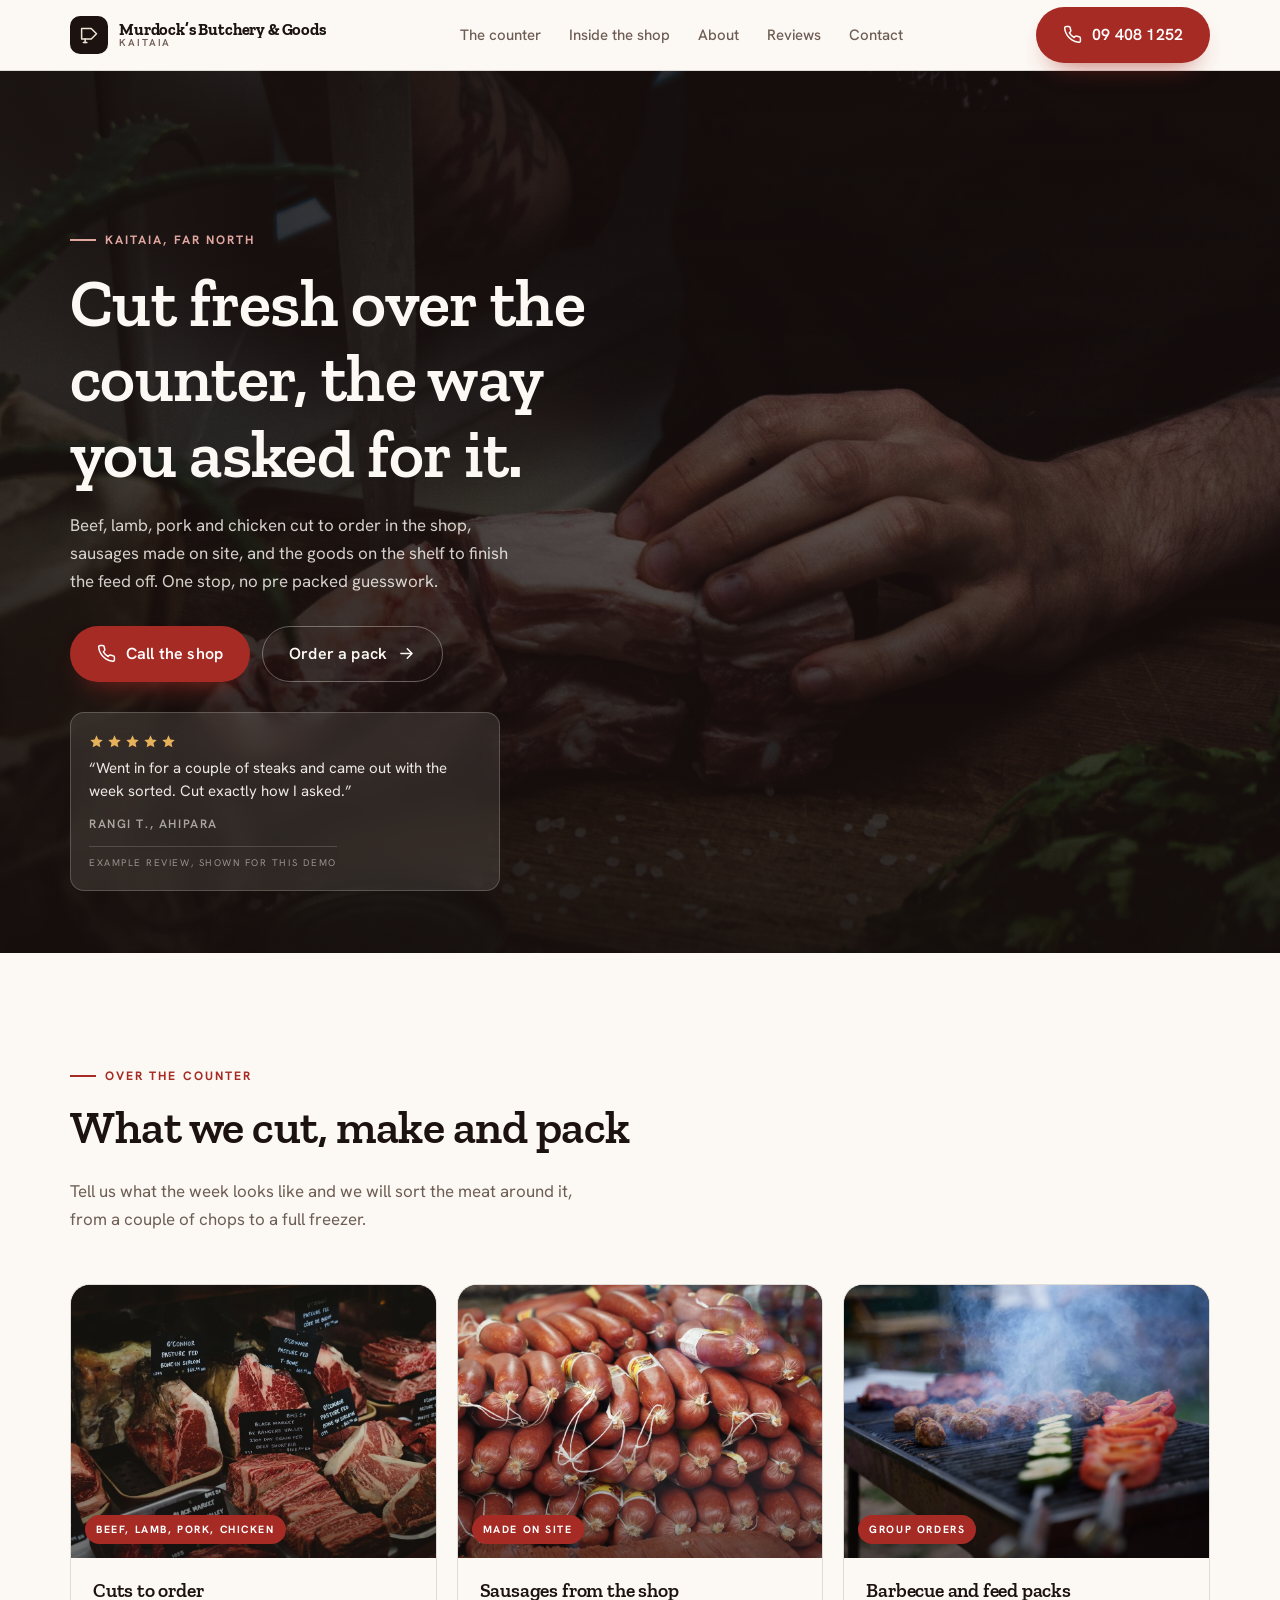
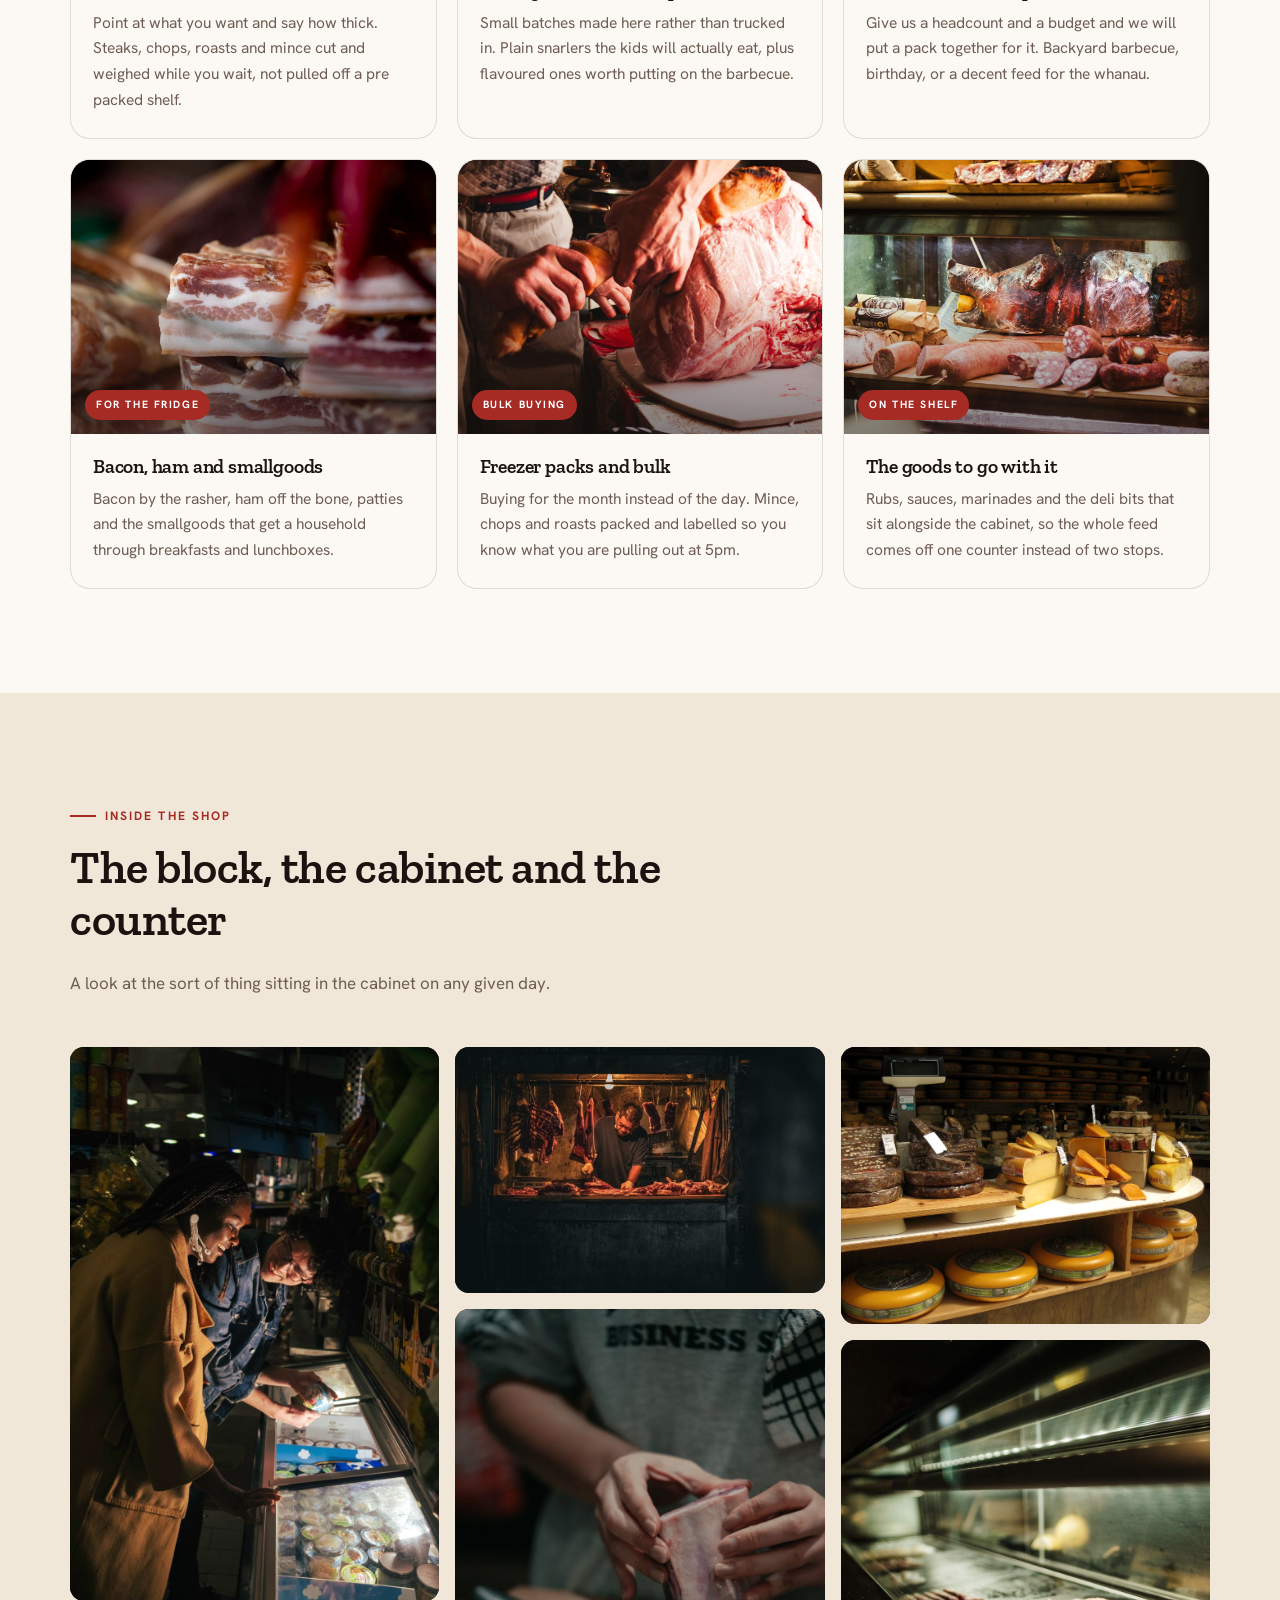
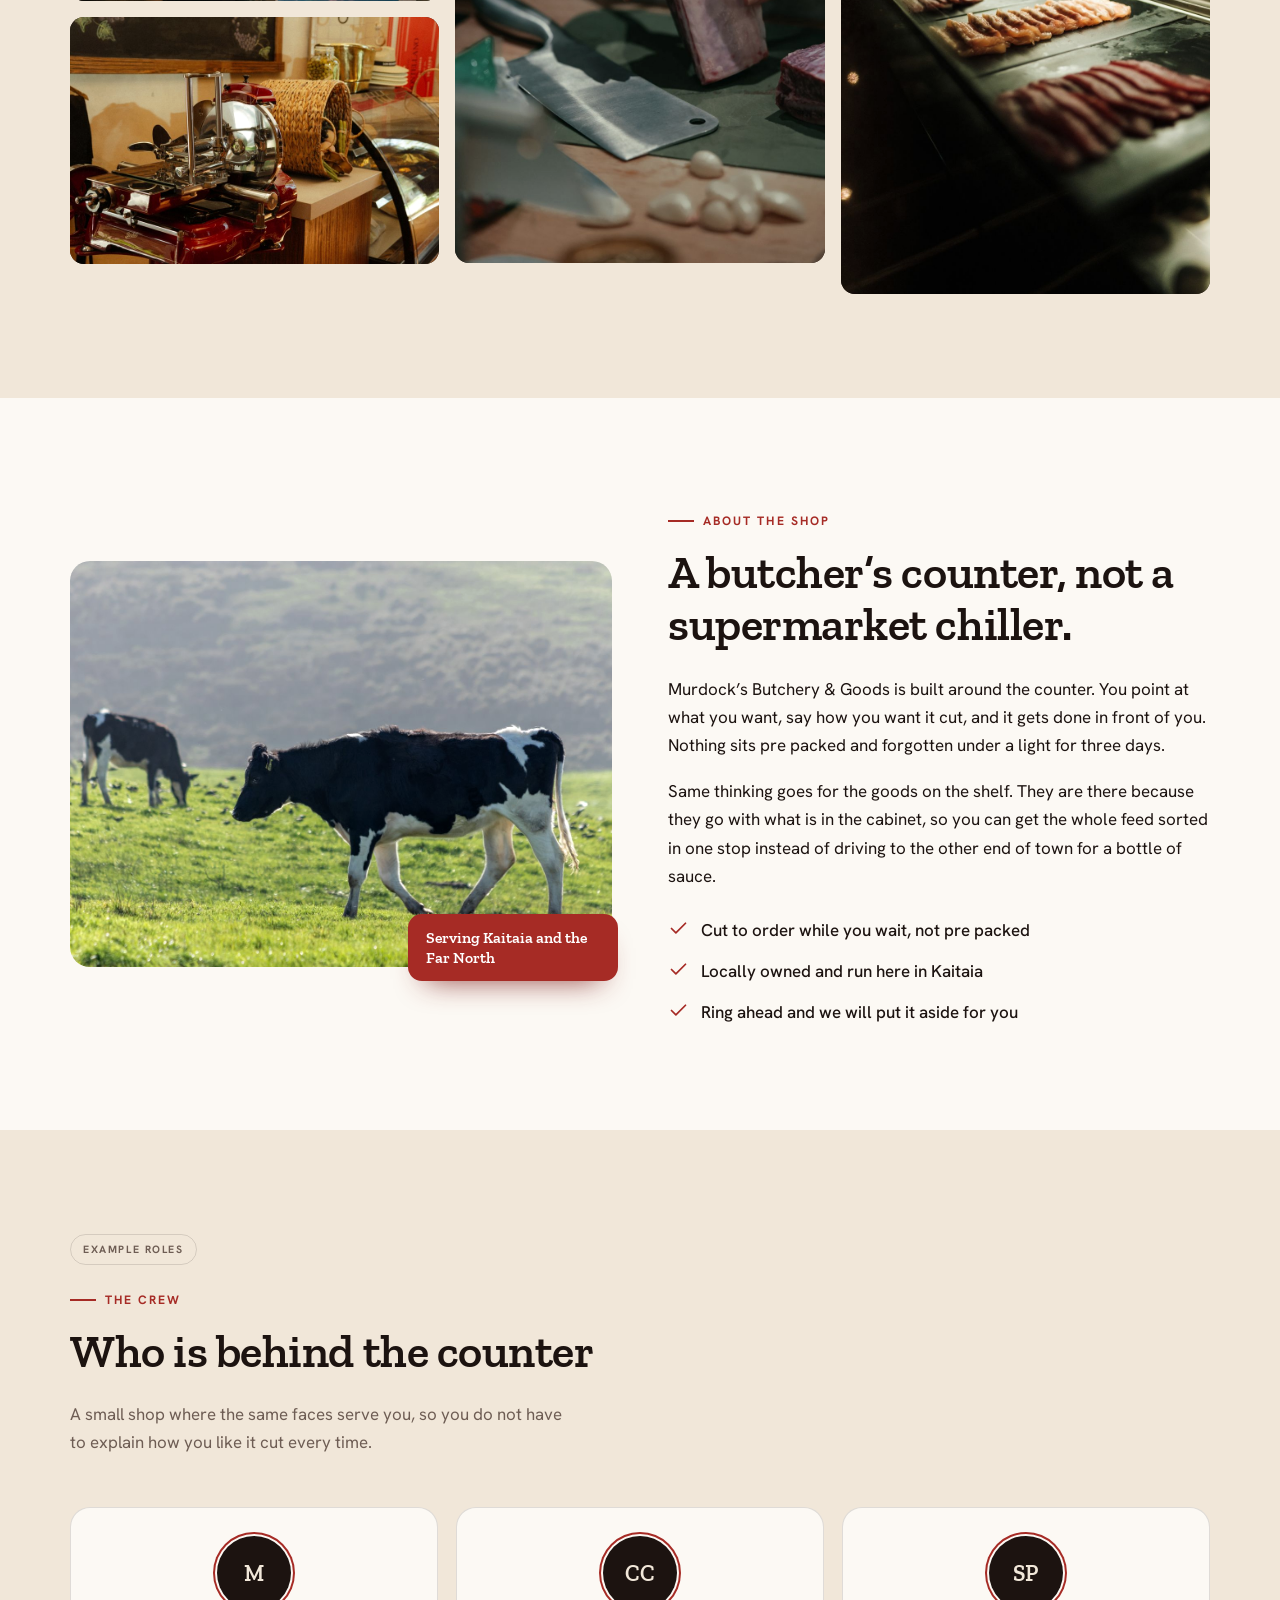
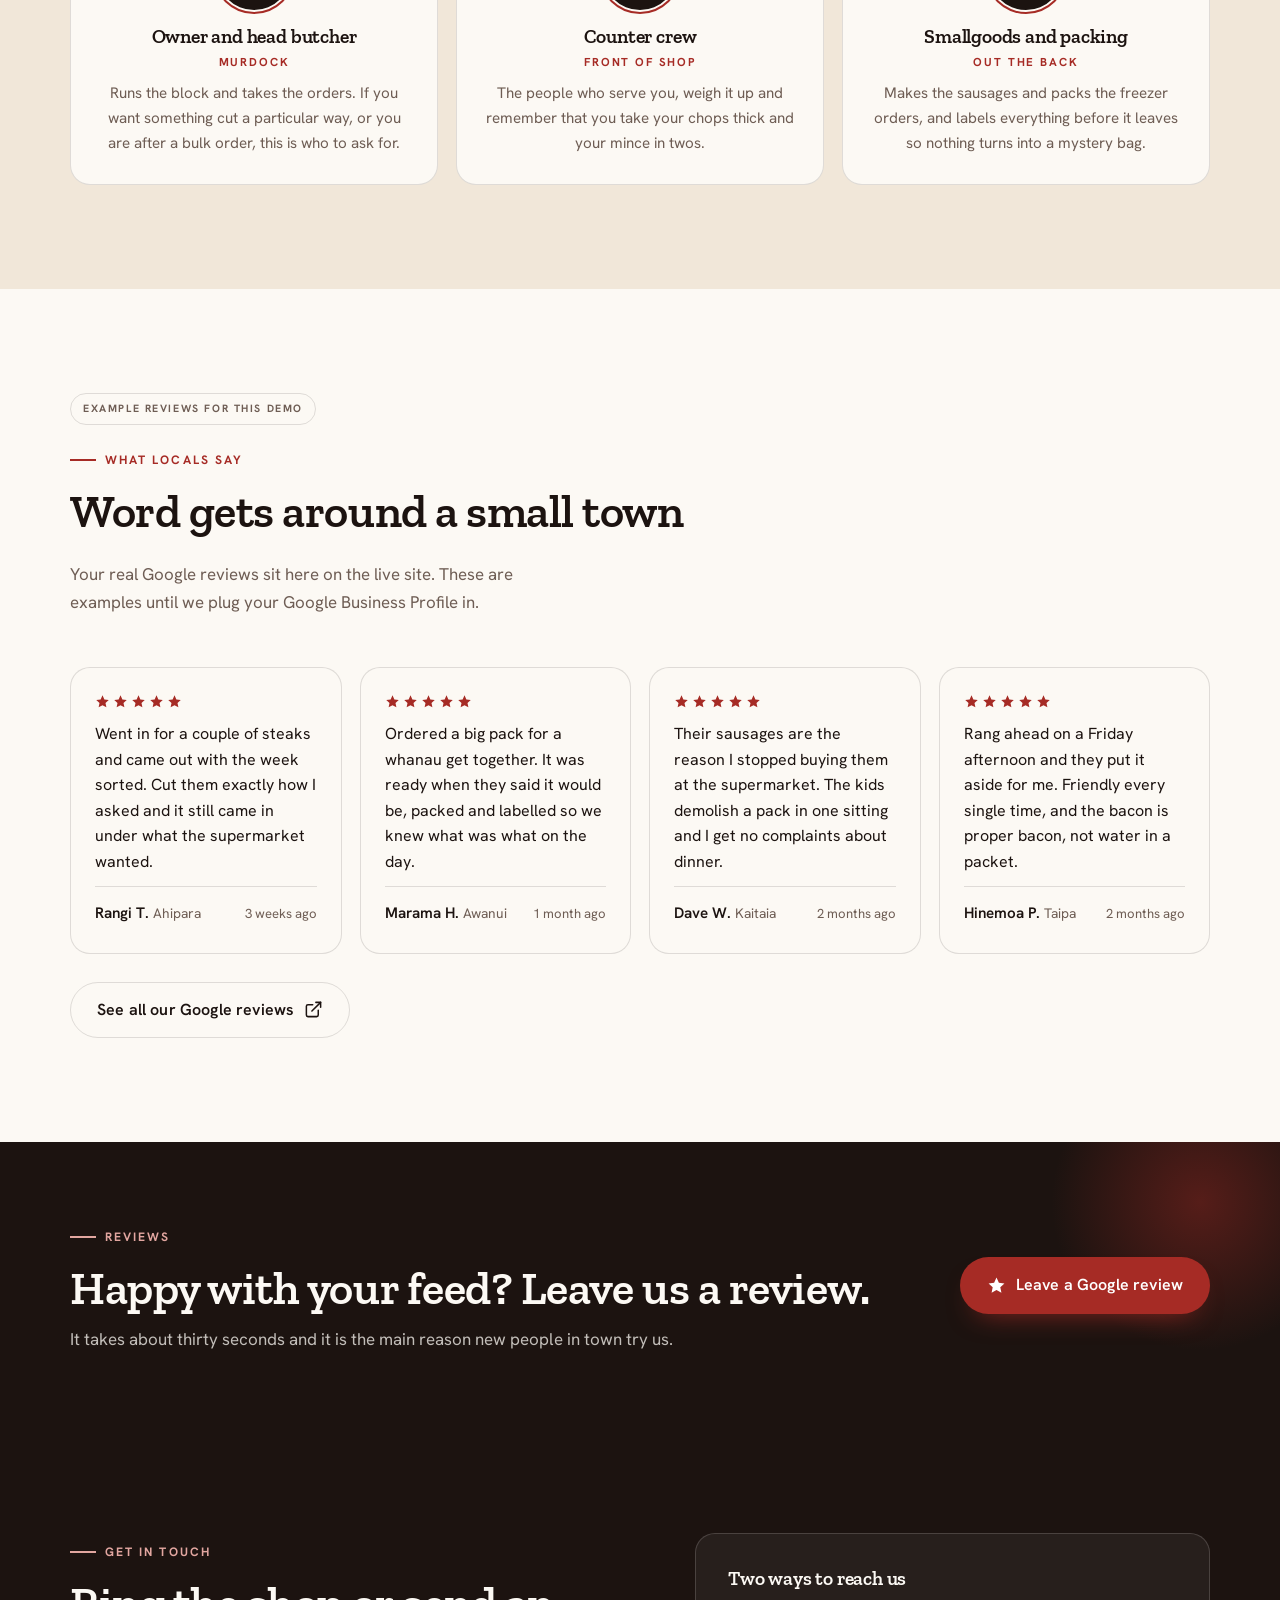
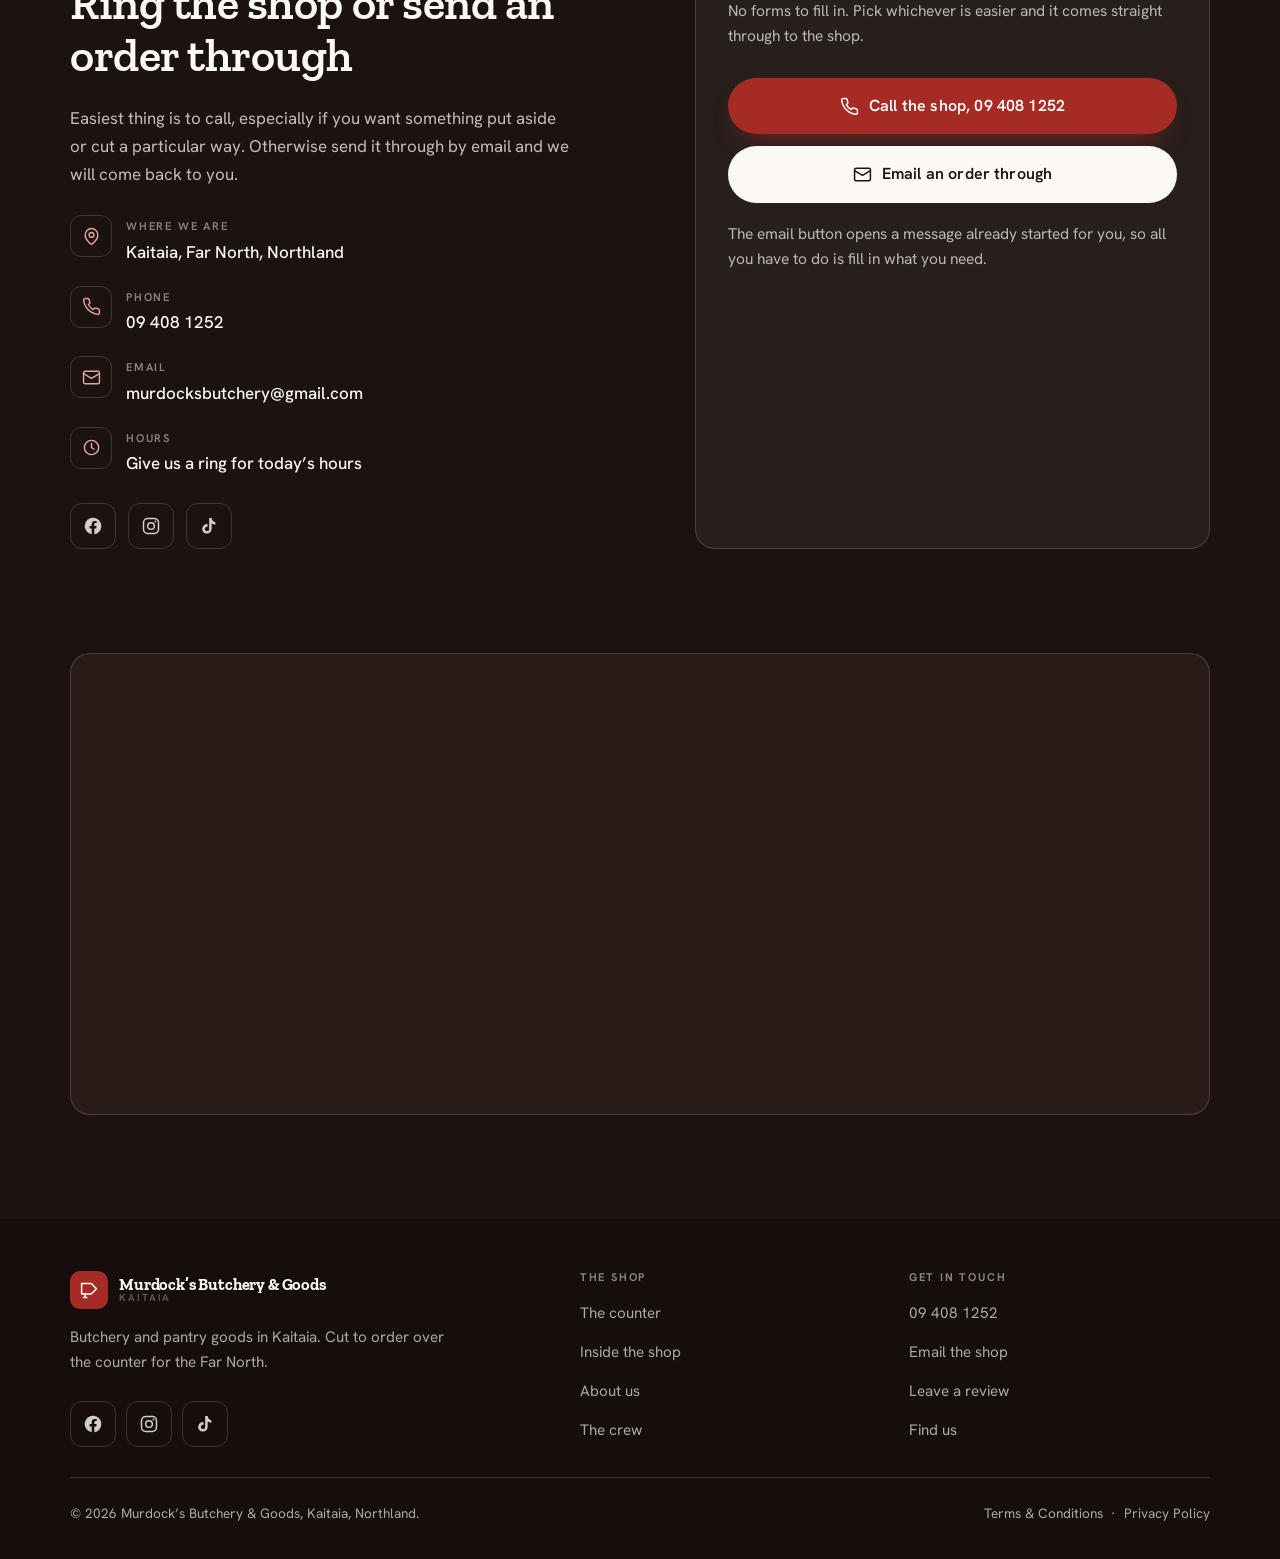
==== index.html @ 1039c91f "Initial build: Murdock's Butchery & Goods" ====
<!DOCTYPE html>
<html lang="en-NZ">
<head>
<meta charset="utf-8">
<meta name="viewport" content="width=device-width, initial-scale=1">
<title>Murdock&rsquo;s Butchery &amp; Goods | Butchery, Kaitaia</title>
<meta name="description" content="Murdock&rsquo;s Butchery &amp; Goods is a Kaitaia butchery cutting beef, lamb, pork and chicken to order over the counter, with sausages made in the shop, barbecue and freezer packs, and the pantry goods to go with them.">
<meta name="theme-color" content="#1C1310">
<link rel="icon" href="favicon.svg" type="image/svg+xml">
<meta property="og:type" content="website">
<meta property="og:title" content="Murdock&rsquo;s Butchery &amp; Goods | Butchery, Kaitaia">
<meta property="og:description" content="Cut fresh over the counter in Kaitaia. Beef, lamb, pork and chicken, sausages made in the shop, barbecue and freezer packs.">
<meta property="og:image" content="og.jpg">
<meta name="twitter:card" content="summary_large_image">
<link rel="preconnect" href="https://fonts.googleapis.com">
<link rel="preconnect" href="https://fonts.gstatic.com" crossorigin>
<link href="https://fonts.googleapis.com/css2?family=Zilla+Slab:wght@500;600;700&family=Hanken+Grotesk:wght@400;500;600;700&display=swap" rel="stylesheet">
<link rel="stylesheet" href="style.css">
</head>
<body>

<!-- Opening animation -->
<div id="intro">
  <div class="intro-mark">
    <svg viewBox="0 0 24 24" fill="none" stroke="currentColor" stroke-width="1.6" stroke-linecap="round" stroke-linejoin="round" aria-hidden="true"><path d="M3 4h11l6 6-6 6H3z"/><path d="M7 20v-4"/><path d="M5 20h4"/></svg>
    <div class="intro-name">Murdock&rsquo;s Butchery &amp; Goods</div>
    <div class="intro-sub">Kaitaia</div>
  </div>
</div>

<!-- Nav -->
<header class="nav">
  <div class="wrap nav-inner">
    <a class="brand" href="index.html">
      <span class="brand-mark">
        <svg viewBox="0 0 24 24" fill="none" stroke="currentColor" stroke-width="1.7" stroke-linecap="round" stroke-linejoin="round" aria-hidden="true"><path d="M3 4h11l6 6-6 6H3z"/><path d="M7 20v-4"/><path d="M5 20h4"/></svg>
      </span>
      <span class="brand-text">
        <span class="brand-name">Murdock&rsquo;s Butchery &amp; Goods</span>
        <span class="brand-sub">Kaitaia</span>
      </span>
    </a>

    <nav class="nav-links" aria-label="Main">
      <a href="#services">The counter</a>
      <a href="#shop">Inside the shop</a>
      <a href="#about">About</a>
      <a href="#reviews">Reviews</a>
      <a href="#contact">Contact</a>
    </nav>

    <div class="nav-actions">
      <a class="btn btn-primary nav-call" href="tel:+6494081252">
        <svg viewBox="0 0 24 24" fill="none" stroke="currentColor" stroke-width="1.9" stroke-linecap="round" stroke-linejoin="round" aria-hidden="true"><path d="M22 16.9v3a2 2 0 0 1-2.2 2 19.8 19.8 0 0 1-8.6-3.1 19.5 19.5 0 0 1-6-6A19.8 19.8 0 0 1 2.1 4.2 2 2 0 0 1 4.1 2h3a2 2 0 0 1 2 1.7c.1 1 .4 1.9.7 2.8a2 2 0 0 1-.5 2.1L8.1 9.8a16 16 0 0 0 6 6l1.2-1.2a2 2 0 0 1 2.1-.5c.9.3 1.8.6 2.8.7a2 2 0 0 1 1.8 2.1z"/></svg>
        09 408 1252
      </a>
      <a class="icon-btn solid nav-call-mobile" href="tel:+6494081252" aria-label="Call Murdock&rsquo;s Butchery and Goods">
        <svg viewBox="0 0 24 24" fill="none" stroke="currentColor" stroke-width="1.9" stroke-linecap="round" stroke-linejoin="round" aria-hidden="true"><path d="M22 16.9v3a2 2 0 0 1-2.2 2 19.8 19.8 0 0 1-8.6-3.1 19.5 19.5 0 0 1-6-6A19.8 19.8 0 0 1 2.1 4.2 2 2 0 0 1 4.1 2h3a2 2 0 0 1 2 1.7c.1 1 .4 1.9.7 2.8a2 2 0 0 1-.5 2.1L8.1 9.8a16 16 0 0 0 6 6l1.2-1.2a2 2 0 0 1 2.1-.5c.9.3 1.8.6 2.8.7a2 2 0 0 1 1.8 2.1z"/></svg>
      </a>
      <button class="icon-btn nav-burger" id="burger" aria-label="Open menu" aria-expanded="false" aria-controls="mobileMenu">
        <svg viewBox="0 0 24 24" fill="none" stroke="currentColor" stroke-width="1.9" stroke-linecap="round" aria-hidden="true"><path d="M4 7h16M4 12h16M4 17h16"/></svg>
      </button>
    </div>
  </div>

  <div class="mobile-menu" id="mobileMenu">
    <div class="wrap">
      <a href="#services">The counter</a>
      <a href="#shop">Inside the shop</a>
      <a href="#about">About</a>
      <a href="#crew">The crew</a>
      <a href="#reviews">Reviews</a>
      <a href="#contact">Contact</a>
      <a class="btn btn-primary btn-block" href="tel:+6494081252">
        <svg viewBox="0 0 24 24" fill="none" stroke="currentColor" stroke-width="1.9" stroke-linecap="round" stroke-linejoin="round" aria-hidden="true"><path d="M22 16.9v3a2 2 0 0 1-2.2 2 19.8 19.8 0 0 1-8.6-3.1 19.5 19.5 0 0 1-6-6A19.8 19.8 0 0 1 2.1 4.2 2 2 0 0 1 4.1 2h3a2 2 0 0 1 2 1.7c.1 1 .4 1.9.7 2.8a2 2 0 0 1-.5 2.1L8.1 9.8a16 16 0 0 0 6 6l1.2-1.2a2 2 0 0 1 2.1-.5c.9.3 1.8.6 2.8.7a2 2 0 0 1 1.8 2.1z"/></svg>
        Call the shop
      </a>
    </div>
  </div>
</header>

<!-- Hero -->
<section class="hero on-dark" id="top">
  <div class="hero-slides" id="heroSlides" aria-hidden="true">
    <div class="hero-slide active"><img src="img/hero-1.jpg" alt="A butcher trimming short ribs on a wooden block" width="1900" height="2270" fetchpriority="high"></div>
    <div class="hero-slide"><img src="img/hero-2.jpg" alt="Sausages cooking over an open charcoal fire" width="1900" height="1267" loading="lazy"></div>
    <div class="hero-slide"><img src="img/hero-3.jpg" alt="A thick cut of beef seasoned with rock salt on a board" width="1900" height="1267" loading="lazy"></div>
  </div>
  <div class="hero-scrim"></div>

  <div class="wrap hero-inner">
    <div class="eyebrow hero-anim h1">Kaitaia, Far North</div>
    <h1 class="hero-anim h2">Cut fresh over the counter, the way you asked for it.</h1>
    <p class="hero-sub hero-anim h3">Beef, lamb, pork and chicken cut to order in the shop, sausages made on site, and the goods on the shelf to finish the feed off. One stop, no pre packed guesswork.</p>
    <div class="hero-cta hero-anim h4">
      <a class="btn btn-primary" href="tel:+6494081252">
        <svg viewBox="0 0 24 24" fill="none" stroke="currentColor" stroke-width="1.9" stroke-linecap="round" stroke-linejoin="round" aria-hidden="true"><path d="M22 16.9v3a2 2 0 0 1-2.2 2 19.8 19.8 0 0 1-8.6-3.1 19.5 19.5 0 0 1-6-6A19.8 19.8 0 0 1 2.1 4.2 2 2 0 0 1 4.1 2h3a2 2 0 0 1 2 1.7c.1 1 .4 1.9.7 2.8a2 2 0 0 1-.5 2.1L8.1 9.8a16 16 0 0 0 6 6l1.2-1.2a2 2 0 0 1 2.1-.5c.9.3 1.8.6 2.8.7a2 2 0 0 1 1.8 2.1z"/></svg>
        Call the shop
      </a>
      <a class="btn btn-ghost" href="#contact">
        Order a pack
        <svg viewBox="0 0 24 24" fill="none" stroke="currentColor" stroke-width="1.9" stroke-linecap="round" stroke-linejoin="round" aria-hidden="true"><path d="M5 12h14M13 6l6 6-6 6"/></svg>
      </a>
    </div>

    <div class="hero-quote hero-anim h5">
      <span class="stars" aria-hidden="true">
        <svg viewBox="0 0 24 24" fill="currentColor"><path d="m12 2 3 6.6 7 .8-5.2 4.8 1.4 7L12 17.8 5.8 21.2l1.4-7L2 9.4l7-.8z"/></svg>
        <svg viewBox="0 0 24 24" fill="currentColor"><path d="m12 2 3 6.6 7 .8-5.2 4.8 1.4 7L12 17.8 5.8 21.2l1.4-7L2 9.4l7-.8z"/></svg>
        <svg viewBox="0 0 24 24" fill="currentColor"><path d="m12 2 3 6.6 7 .8-5.2 4.8 1.4 7L12 17.8 5.8 21.2l1.4-7L2 9.4l7-.8z"/></svg>
        <svg viewBox="0 0 24 24" fill="currentColor"><path d="m12 2 3 6.6 7 .8-5.2 4.8 1.4 7L12 17.8 5.8 21.2l1.4-7L2 9.4l7-.8z"/></svg>
        <svg viewBox="0 0 24 24" fill="currentColor"><path d="m12 2 3 6.6 7 .8-5.2 4.8 1.4 7L12 17.8 5.8 21.2l1.4-7L2 9.4l7-.8z"/></svg>
      </span>
      <div class="hero-quote-body" id="heroQuotes"></div>
      <span class="hq-tag">Example review, shown for this demo</span>
    </div>
  </div>
</section>

<!-- Services -->
<section id="services">
  <div class="wrap">
    <div class="section-head reveal">
      <div class="eyebrow">Over the counter</div>
      <h2>What we cut, make and pack</h2>
      <p class="lede">Tell us what the week looks like and we will sort the meat around it, from a couple of chops to a full freezer.</p>
    </div>

    <div class="cards">
      <article class="card reveal">
        <div class="card-media">
          <img src="img/svc-cuts.jpg" alt="Beef cuts and steaks laid out with hand written labels in the display cabinet" width="1200" height="800" loading="lazy">
          <span class="card-tag">Beef, lamb, pork, chicken</span>
        </div>
        <div class="card-body">
          <h3>Cuts to order</h3>
          <p>Point at what you want and say how thick. Steaks, chops, roasts and mince cut and weighed while you wait, not pulled off a pre packed shelf.</p>
        </div>
      </article>

      <article class="card reveal d1">
        <div class="card-media">
          <img src="img/svc-sausages.jpg" alt="Rows of fresh sausages ready for the counter" width="1200" height="800" loading="lazy">
          <span class="card-tag">Made on site</span>
        </div>
        <div class="card-body">
          <h3>Sausages from the shop</h3>
          <p>Small batches made here rather than trucked in. Plain snarlers the kids will actually eat, plus flavoured ones worth putting on the barbecue.</p>
        </div>
      </article>

      <article class="card reveal d2">
        <div class="card-media">
          <img src="img/svc-bbq.jpg" alt="Meat and vegetables cooking on a barbecue grill" width="1200" height="800" loading="lazy">
          <span class="card-tag">Group orders</span>
        </div>
        <div class="card-body">
          <h3>Barbecue and feed packs</h3>
          <p>Give us a headcount and a budget and we will put a pack together for it. Backyard barbecue, birthday, or a decent feed for the whanau.</p>
        </div>
      </article>

      <article class="card reveal">
        <div class="card-media">
          <img src="img/svc-bacon.jpg" alt="Thick cut bacon rashers stacked on a board" width="1200" height="900" loading="lazy">
          <span class="card-tag">For the fridge</span>
        </div>
        <div class="card-body">
          <h3>Bacon, ham and smallgoods</h3>
          <p>Bacon by the rasher, ham off the bone, patties and the smallgoods that get a household through breakfasts and lunchboxes.</p>
        </div>
      </article>

      <article class="card reveal d1">
        <div class="card-media">
          <img src="img/svc-freezer.jpg" alt="A butcher breaking down a large cut of meat" width="1200" height="900" loading="lazy">
          <span class="card-tag">Bulk buying</span>
        </div>
        <div class="card-body">
          <h3>Freezer packs and bulk</h3>
          <p>Buying for the month instead of the day. Mince, chops and roasts packed and labelled so you know what you are pulling out at 5pm.</p>
        </div>
      </article>

      <article class="card reveal d2">
        <div class="card-media">
          <img src="img/svc-goods.jpg" alt="Deli goods and smallgoods on display in the shop" width="1200" height="900" loading="lazy">
          <span class="card-tag">On the shelf</span>
        </div>
        <div class="card-body">
          <h3>The goods to go with it</h3>
          <p>Rubs, sauces, marinades and the deli bits that sit alongside the cabinet, so the whole feed comes off one counter instead of two stops.</p>
        </div>
      </article>
    </div>
  </div>
</section>

<!-- Gallery -->
<section id="shop" class="bg-bone">
  <div class="wrap">
    <div class="section-head reveal">
      <div class="eyebrow">Inside the shop</div>
      <h2>The block, the cabinet and the counter</h2>
      <p class="lede">A look at the sort of thing sitting in the cabinet on any given day.</p>
    </div>

    <div class="gallery reveal d1">
      <figure><img src="img/gal-1.jpg" alt="Customers being served at the butchery counter" width="900" height="1350" loading="lazy"></figure>
      <figure><img src="img/gal-2.jpg" alt="A slicer on the bench in the shop" width="900" height="600" loading="lazy"></figure>
      <figure><img src="img/gal-3.jpg" alt="A butcher working at the block in the shop with cuts hanging behind" width="900" height="598" loading="lazy"></figure>
      <figure><img src="img/gal-4.jpg" alt="A butcher slicing bacon with a cleaver on a board" width="900" height="1350" loading="lazy"></figure>
      <figure><img src="img/gal-5.jpg" alt="Deli goods and cured meats on a shop display" width="900" height="675" loading="lazy"></figure>
      <figure><img src="img/gal-6.jpg" alt="Fresh cuts lined up in the chilled display cabinet" width="900" height="1350" loading="lazy"></figure>
    </div>
  </div>
</section>

<!-- About -->
<section id="about">
  <div class="wrap">
    <div class="split">
      <div class="about-media reveal">
        <img src="img/about.jpg" alt="Cattle grazing on green Northland farmland" width="1400" height="933" loading="lazy">
        <div class="corner-tag">Serving Kaitaia and the Far North</div>
      </div>
      <div class="reveal d1">
        <div class="eyebrow">About the shop</div>
        <h2>A butcher&rsquo;s counter, not a supermarket chiller.</h2>
        <p>Murdock&rsquo;s Butchery &amp; Goods is built around the counter. You point at what you want, say how you want it cut, and it gets done in front of you. Nothing sits pre packed and forgotten under a light for three days.</p>
        <p>Same thinking goes for the goods on the shelf. They are there because they go with what is in the cabinet, so you can get the whole feed sorted in one stop instead of driving to the other end of town for a bottle of sauce.</p>
        <ul class="checklist">
          <li>
            <svg viewBox="0 0 24 24" fill="none" stroke="currentColor" stroke-width="2" stroke-linecap="round" stroke-linejoin="round" aria-hidden="true"><path d="M20 6 9 17l-5-5"/></svg>
            <span>Cut to order while you wait, not pre packed</span>
          </li>
          <li>
            <svg viewBox="0 0 24 24" fill="none" stroke="currentColor" stroke-width="2" stroke-linecap="round" stroke-linejoin="round" aria-hidden="true"><path d="M20 6 9 17l-5-5"/></svg>
            <span>Locally owned and run here in Kaitaia</span>
          </li>
          <li>
            <svg viewBox="0 0 24 24" fill="none" stroke="currentColor" stroke-width="2" stroke-linecap="round" stroke-linejoin="round" aria-hidden="true"><path d="M20 6 9 17l-5-5"/></svg>
            <span>Ring ahead and we will put it aside for you</span>
          </li>
        </ul>
      </div>
    </div>
  </div>
</section>

<!-- Crew -->
<section id="crew" class="bg-bone">
  <div class="wrap">
    <div class="section-head reveal">
      <span class="badge">Example roles</span>
      <div class="eyebrow">The crew</div>
      <h2>Who is behind the counter</h2>
      <p class="lede">A small shop where the same faces serve you, so you do not have to explain how you like it cut every time.</p>
    </div>

    <div class="crew">
      <article class="crew-card reveal">
        <div class="avatar" aria-hidden="true">M</div>
        <h3>Owner and head butcher</h3>
        <div class="crew-name">Murdock</div>
        <p>Runs the block and takes the orders. If you want something cut a particular way, or you are after a bulk order, this is who to ask for.</p>
      </article>
      <article class="crew-card reveal d1">
        <div class="avatar" aria-hidden="true">CC</div>
        <h3>Counter crew</h3>
        <div class="crew-name">Front of shop</div>
        <p>The people who serve you, weigh it up and remember that you take your chops thick and your mince in twos.</p>
      </article>
      <article class="crew-card reveal d2">
        <div class="avatar" aria-hidden="true">SP</div>
        <h3>Smallgoods and packing</h3>
        <div class="crew-name">Out the back</div>
        <p>Makes the sausages and packs the freezer orders, and labels everything before it leaves so nothing turns into a mystery bag.</p>
      </article>
    </div>
  </div>
</section>

<!-- Reviews -->
<section id="reviews">
  <div class="wrap">
    <div class="section-head reveal">
      <span class="badge">Example reviews for this demo</span>
      <div class="eyebrow">What locals say</div>
      <h2>Word gets around a small town</h2>
      <p class="lede">Your real Google reviews sit here on the live site. These are examples until we plug your Google Business Profile in.</p>
    </div>

    <div class="reviews" id="reviewCards"></div>

    <div class="reviews-actions reveal d2">
      <a class="btn btn-ghost" href="https://www.google.com/maps/search/?api=1&amp;query=Murdock%27s%20Butchery%20%26%20Goods%20Kaitaia" target="_blank" rel="noopener">
        See all our Google reviews
        <svg viewBox="0 0 24 24" fill="none" stroke="currentColor" stroke-width="1.9" stroke-linecap="round" stroke-linejoin="round" aria-hidden="true"><path d="M18 13v6a2 2 0 0 1-2 2H5a2 2 0 0 1-2-2V8a2 2 0 0 1 2-2h6"/><path d="M15 3h6v6"/><path d="M10 14 21 3"/></svg>
      </a>
    </div>
  </div>
</section>

<!-- Leave a review banner -->
<section class="banner on-dark">
  <div class="wrap banner-inner">
    <div class="reveal">
      <div class="eyebrow">Reviews</div>
      <h2>Happy with your feed? Leave us a review.</h2>
      <p>It takes about thirty seconds and it is the main reason new people in town try us.</p>
    </div>
    <div class="reveal d1">
      <a class="btn btn-primary" href="https://www.google.com/maps/search/?api=1&amp;query=Murdock%27s%20Butchery%20%26%20Goods%20Kaitaia" target="_blank" rel="noopener">
        <svg viewBox="0 0 24 24" fill="currentColor" aria-hidden="true"><path d="m12 2 3 6.6 7 .8-5.2 4.8 1.4 7L12 17.8 5.8 21.2l1.4-7L2 9.4l7-.8z"/></svg>
        Leave a Google review
      </a>
    </div>
  </div>
</section>

<!-- Contact -->
<section class="contact on-dark" id="contact">
  <div class="wrap">
    <div class="contact-grid">
      <div class="reveal">
        <div class="eyebrow">Get in touch</div>
        <h2>Ring the shop or send an order through</h2>
        <p class="lede">Easiest thing is to call, especially if you want something put aside or cut a particular way. Otherwise send it through by email and we will come back to you.</p>

        <ul class="info-rows">
          <li>
            <span class="info-icon">
              <svg viewBox="0 0 24 24" fill="none" stroke="currentColor" stroke-width="1.8" stroke-linecap="round" stroke-linejoin="round" aria-hidden="true"><path d="M20 10c0 6-8 12-8 12S4 16 4 10a8 8 0 0 1 16 0z"/><circle cx="12" cy="10" r="3"/></svg>
            </span>
            <span>
              <span class="info-label">Where we are</span>
              <span class="info-value">Kaitaia, Far North, Northland</span>
            </span>
          </li>
          <li>
            <span class="info-icon">
              <svg viewBox="0 0 24 24" fill="none" stroke="currentColor" stroke-width="1.8" stroke-linecap="round" stroke-linejoin="round" aria-hidden="true"><path d="M22 16.9v3a2 2 0 0 1-2.2 2 19.8 19.8 0 0 1-8.6-3.1 19.5 19.5 0 0 1-6-6A19.8 19.8 0 0 1 2.1 4.2 2 2 0 0 1 4.1 2h3a2 2 0 0 1 2 1.7c.1 1 .4 1.9.7 2.8a2 2 0 0 1-.5 2.1L8.1 9.8a16 16 0 0 0 6 6l1.2-1.2a2 2 0 0 1 2.1-.5c.9.3 1.8.6 2.8.7a2 2 0 0 1 1.8 2.1z"/></svg>
            </span>
            <span>
              <span class="info-label">Phone</span>
              <a class="info-value" href="tel:+6494081252">09 408 1252</a>
            </span>
          </li>
          <li>
            <span class="info-icon">
              <svg viewBox="0 0 24 24" fill="none" stroke="currentColor" stroke-width="1.8" stroke-linecap="round" stroke-linejoin="round" aria-hidden="true"><rect x="2" y="4" width="20" height="16" rx="2"/><path d="m2 7 10 6 10-6"/></svg>
            </span>
            <span>
              <span class="info-label">Email</span>
              <span class="info-value" data-email-text data-user="murdocksbutchery" data-domain="gmail.com"></span>
            </span>
          </li>
          <li>
            <span class="info-icon">
              <svg viewBox="0 0 24 24" fill="none" stroke="currentColor" stroke-width="1.8" stroke-linecap="round" stroke-linejoin="round" aria-hidden="true"><circle cx="12" cy="12" r="9"/><path d="M12 7v5l3 2"/></svg>
            </span>
            <span>
              <span class="info-label">Hours</span>
              <span class="info-value">Give us a ring for today&rsquo;s hours</span>
            </span>
          </li>
        </ul>

        <div class="socials">
          <a class="social" href="https://www.facebook.com/search/top?q=Murdock%27s%20Butchery%20%26%20Goods%20Kaitaia" target="_blank" rel="noopener" aria-label="Find Murdock&rsquo;s Butchery and Goods on Facebook">
            <svg viewBox="0 0 24 24" fill="currentColor" aria-hidden="true"><path d="M22 12a10 10 0 1 0-11.6 9.9v-7H7.9V12h2.5V9.8c0-2.5 1.5-3.9 3.8-3.9 1.1 0 2.2.2 2.2.2v2.4h-1.2c-1.2 0-1.6.8-1.6 1.6V12h2.7l-.4 2.9h-2.3v7A10 10 0 0 0 22 12z"/></svg>
          </a>
          <a class="social" href="https://www.instagram.com/explore/search/keyword/?q=Murdocks%20Butchery%20Kaitaia" target="_blank" rel="noopener" aria-label="Find Murdock&rsquo;s Butchery and Goods on Instagram">
            <svg viewBox="0 0 24 24" fill="none" stroke="currentColor" stroke-width="1.8" aria-hidden="true"><rect x="3" y="3" width="18" height="18" rx="5"/><circle cx="12" cy="12" r="4"/><circle cx="17.4" cy="6.6" r="1.1" fill="currentColor" stroke="none"/></svg>
          </a>
          <a class="social" href="https://www.tiktok.com/search?q=Murdocks%20Butchery%20Kaitaia" target="_blank" rel="noopener" aria-label="Find Murdock&rsquo;s Butchery and Goods on TikTok">
            <svg viewBox="0 0 24 24" fill="currentColor" aria-hidden="true"><path d="M16.6 5.8a5 5 0 0 1-1.4-3.3h-3v13a2.6 2.6 0 1 1-1.9-2.5V9.8a5.7 5.7 0 1 0 4.9 5.6V9.1a8 8 0 0 0 4.5 1.4V7.4a4.9 4.9 0 0 1-3.1-1.6z"/></svg>
          </a>
        </div>
      </div>

      <div class="contact-panel reveal d1">
        <h3>Two ways to reach us</h3>
        <p>No forms to fill in. Pick whichever is easier and it comes straight through to the shop.</p>
        <a class="btn btn-primary btn-block" href="tel:+6494081252">
          <svg viewBox="0 0 24 24" fill="none" stroke="currentColor" stroke-width="1.9" stroke-linecap="round" stroke-linejoin="round" aria-hidden="true"><path d="M22 16.9v3a2 2 0 0 1-2.2 2 19.8 19.8 0 0 1-8.6-3.1 19.5 19.5 0 0 1-6-6A19.8 19.8 0 0 1 2.1 4.2 2 2 0 0 1 4.1 2h3a2 2 0 0 1 2 1.7c.1 1 .4 1.9.7 2.8a2 2 0 0 1-.5 2.1L8.1 9.8a16 16 0 0 0 6 6l1.2-1.2a2 2 0 0 1 2.1-.5c.9.3 1.8.6 2.8.7a2 2 0 0 1 1.8 2.1z"/></svg>
          Call the shop, 09 408 1252
        </a>
        <a class="btn btn-light btn-block" href="#" data-gmail data-user="murdocksbutchery" data-domain="gmail.com" data-su="Order%20for%20Murdock%27s%20Butchery%20%26%20Goods" data-body="Kia%20ora%20Murdock%2C%0A%0AI%27d%20like%20to%20put%20an%20order%20in.%0A%0AWhat%20I%20need%3A%0AHow%20many%20people%20it%20is%20for%3A%0AWhen%20I%27d%20like%20to%20pick%20it%20up%3A%0A%0AName%3A%0APhone%3A%0A%0AThanks%2C">
          <svg viewBox="0 0 24 24" fill="none" stroke="currentColor" stroke-width="1.9" stroke-linecap="round" stroke-linejoin="round" aria-hidden="true"><rect x="2" y="4" width="20" height="16" rx="2"/><path d="m2 7 10 6 10-6"/></svg>
          Email an order through
        </a>
        <p class="panel-note">The email button opens a message already started for you, so all you have to do is fill in what you need.</p>
      </div>
    </div>
  </div>
</section>

<!-- Map -->
<section class="map-section">
  <div class="wrap">
    <div class="map-frame reveal">
      <iframe
        title="Map showing Murdock&rsquo;s Butchery &amp; Goods in Kaitaia, Northland"
        src="https://www.google.com/maps?q=Murdock%27s%20Butchery%20%26%20Goods%2C%20Kaitaia%2C%20Northland%2C%20New%20Zealand&output=embed"
        loading="lazy"
        referrerpolicy="no-referrer-when-downgrade"
        allowfullscreen></iframe>
    </div>
  </div>
</section>

<!-- Footer -->
<footer class="footer">
  <div class="wrap">
    <div class="footer-top">
      <div>
        <a class="brand" href="index.html">
          <span class="brand-mark">
            <svg viewBox="0 0 24 24" fill="none" stroke="currentColor" stroke-width="1.7" stroke-linecap="round" stroke-linejoin="round" aria-hidden="true"><path d="M3 4h11l6 6-6 6H3z"/><path d="M7 20v-4"/><path d="M5 20h4"/></svg>
          </span>
          <span class="brand-text">
            <span class="brand-name">Murdock&rsquo;s Butchery &amp; Goods</span>
            <span class="brand-sub">Kaitaia</span>
          </span>
        </a>
        <p class="footer-blurb">Butchery and pantry goods in Kaitaia. Cut to order over the counter for the Far North.</p>
        <div class="footer-socials socials">
          <a class="social" href="https://www.facebook.com/search/top?q=Murdock%27s%20Butchery%20%26%20Goods%20Kaitaia" target="_blank" rel="noopener" aria-label="Find us on Facebook">
            <svg viewBox="0 0 24 24" fill="currentColor" aria-hidden="true"><path d="M22 12a10 10 0 1 0-11.6 9.9v-7H7.9V12h2.5V9.8c0-2.5 1.5-3.9 3.8-3.9 1.1 0 2.2.2 2.2.2v2.4h-1.2c-1.2 0-1.6.8-1.6 1.6V12h2.7l-.4 2.9h-2.3v7A10 10 0 0 0 22 12z"/></svg>
          </a>
          <a class="social" href="https://www.instagram.com/explore/search/keyword/?q=Murdocks%20Butchery%20Kaitaia" target="_blank" rel="noopener" aria-label="Find us on Instagram">
            <svg viewBox="0 0 24 24" fill="none" stroke="currentColor" stroke-width="1.8" aria-hidden="true"><rect x="3" y="3" width="18" height="18" rx="5"/><circle cx="12" cy="12" r="4"/><circle cx="17.4" cy="6.6" r="1.1" fill="currentColor" stroke="none"/></svg>
          </a>
          <a class="social" href="https://www.tiktok.com/search?q=Murdocks%20Butchery%20Kaitaia" target="_blank" rel="noopener" aria-label="Find us on TikTok">
            <svg viewBox="0 0 24 24" fill="currentColor" aria-hidden="true"><path d="M16.6 5.8a5 5 0 0 1-1.4-3.3h-3v13a2.6 2.6 0 1 1-1.9-2.5V9.8a5.7 5.7 0 1 0 4.9 5.6V9.1a8 8 0 0 0 4.5 1.4V7.4a4.9 4.9 0 0 1-3.1-1.6z"/></svg>
          </a>
        </div>
      </div>

      <div class="footer-col">
        <h4>The shop</h4>
        <ul>
          <li><a href="#services">The counter</a></li>
          <li><a href="#shop">Inside the shop</a></li>
          <li><a href="#about">About us</a></li>
          <li><a href="#crew">The crew</a></li>
        </ul>
      </div>

      <div class="footer-col">
        <h4>Get in touch</h4>
        <ul>
          <li><a href="tel:+6494081252">09 408 1252</a></li>
          <li><a href="#" data-gmail data-user="murdocksbutchery" data-domain="gmail.com" data-su="Enquiry%20for%20Murdock%27s%20Butchery%20%26%20Goods">Email the shop</a></li>
          <li><a href="https://www.google.com/maps/search/?api=1&amp;query=Murdock%27s%20Butchery%20%26%20Goods%20Kaitaia" target="_blank" rel="noopener">Leave a review</a></li>
          <li><a href="#contact">Find us</a></li>
        </ul>
      </div>
    </div>

    <div class="footer-bottom">
      <span>&copy; <span id="year">2026</span> Murdock&rsquo;s Butchery &amp; Goods, Kaitaia, Northland.</span>
      <span><a href="terms.html">Terms &amp; Conditions</a> &nbsp;&middot;&nbsp; <a href="privacy.html">Privacy Policy</a></span>
    </div>
  </div>
</footer>

<script src="script.js"></script>
</body>
</html>
---- style.css ----
/* Murdock's Butchery & Goods
   Archetype: Crafted | Zilla Slab + Hanken Grotesk */

:root{
  --ink:#1C1310;
  --ink-soft:#2A1D18;
  --ink-deep:#150E0C;
  --paper:#FCF9F4;
  --bone:#F1E7D9;
  --accent:#A62B25;
  --accent-deep:#7C1D1A;
  --accent-soft:rgba(166,43,37,.10);
  --muted:#6E5D54;
  --line:rgba(28,19,16,.13);
  --line-light:rgba(252,249,244,.16);
  --radius:14px;
  --radius-lg:20px;
  --shadow:0 18px 40px -24px rgba(28,19,16,.45);
  --maxw:1180px;
  --ease:cubic-bezier(.22,.61,.36,1);
}

*,*::before,*::after{box-sizing:border-box}

html{scroll-behavior:smooth;-webkit-text-size-adjust:100%}

body{
  margin:0;
  background:var(--paper);
  color:var(--ink);
  font-family:"Hanken Grotesk",-apple-system,BlinkMacSystemFont,"Segoe UI",sans-serif;
  font-size:17px;
  line-height:1.65;
  overflow-x:hidden;
  -webkit-font-smoothing:antialiased;
}

img{
  max-width:100%;
  height:auto;
  display:block;
  image-orientation:from-image;
  filter:saturate(.88) contrast(1.05);
}

h1,h2,h3,h4{
  font-family:"Zilla Slab",Georgia,serif;
  font-weight:600;
  line-height:1.12;
  letter-spacing:-.01em;
  margin:0 0 .5em;
}

h1{font-size:clamp(2.1rem,7.4vw,4.2rem)}
h2{font-size:clamp(1.85rem,5.2vw,2.9rem)}
h3{font-size:1.22rem}

p{margin:0 0 1.1em}

a{color:inherit;text-decoration:none}

.wrap{
  width:100%;
  min-width:0;
  max-width:var(--maxw);
  margin:0 auto;
  padding:0 20px;
}

section{padding:clamp(58px,10vw,104px) 0}

.eyebrow{
  display:inline-flex;
  align-items:center;
  gap:9px;
  font-size:.76rem;
  font-weight:700;
  letter-spacing:.17em;
  text-transform:uppercase;
  color:var(--accent);
  margin:0 0 16px;
}
.eyebrow::before{
  content:"";
  width:26px;
  height:2px;
  background:var(--accent);
  flex:none;
}
.on-dark .eyebrow{color:#E2A6A0}
.on-dark .eyebrow::before{background:#E2A6A0}

.lede{
  font-size:1.06rem;
  color:var(--muted);
  max-width:56ch;
}
.on-dark .lede{color:rgba(252,249,244,.74)}

.section-head{max-width:660px;margin-bottom:clamp(30px,5vw,50px)}

/* ---------- Buttons ---------- */
.btn{
  display:inline-flex;
  align-items:center;
  justify-content:center;
  gap:10px;
  min-height:52px;
  padding:14px 26px;
  border-radius:999px;
  font-weight:600;
  font-size:1rem;
  letter-spacing:.01em;
  border:1.5px solid transparent;
  cursor:pointer;
  transition:transform .25s var(--ease),background .25s var(--ease),color .25s var(--ease),border-color .25s var(--ease),box-shadow .25s var(--ease);
}
.btn svg{width:19px;height:19px;flex:none}
.btn-primary{background:var(--accent);color:#fff;box-shadow:0 14px 28px -16px rgba(166,43,37,.9)}
.btn-primary:hover{background:var(--accent-deep);transform:translateY(-2px)}
.btn-ghost{border-color:var(--line);color:var(--ink);background:transparent}
.btn-ghost:hover{border-color:var(--ink);transform:translateY(-2px)}
.on-dark .btn-ghost{border-color:rgba(252,249,244,.34);color:#FCF9F4}
.on-dark .btn-ghost:hover{border-color:#FCF9F4;background:rgba(252,249,244,.08)}
.btn-light{background:var(--paper);color:var(--ink)}
.btn-light:hover{background:#fff;transform:translateY(-2px)}
.btn-block{width:100%}

/* ---------- Nav ---------- */
.nav{
  position:sticky;
  top:0;
  z-index:60;
  background:rgba(252,249,244,.92);
  backdrop-filter:blur(14px);
  -webkit-backdrop-filter:blur(14px);
  border-bottom:1px solid var(--line);
}
.nav-inner{
  display:flex;
  align-items:center;
  justify-content:space-between;
  gap:16px;
  min-height:70px;
}
.brand{display:flex;align-items:center;gap:11px;min-width:0}
.brand-mark{
  width:38px;height:38px;flex:none;
  border-radius:10px;
  background:var(--ink);
  color:var(--bone);
  display:grid;place-items:center;
}
.brand-mark svg{width:21px;height:21px}
.brand-text{display:flex;flex-direction:column;line-height:1.05;min-width:0}
.brand-name{
  font-family:"Zilla Slab",Georgia,serif;
  font-weight:700;
  font-size:1.02rem;
  letter-spacing:-.01em;
  white-space:nowrap;
  overflow:hidden;
  text-overflow:ellipsis;
}
.brand-sub{
  font-size:.63rem;
  letter-spacing:.19em;
  text-transform:uppercase;
  color:var(--muted);
  font-weight:600;
}
.nav-links{display:none;align-items:center;gap:28px}
.nav-links a{
  font-size:.94rem;
  font-weight:500;
  color:var(--muted);
  position:relative;
  padding:6px 0;
  transition:color .2s var(--ease);
}
.nav-links a::after{
  content:"";
  position:absolute;
  left:0;bottom:0;
  width:0;height:2px;
  background:var(--accent);
  transition:width .28s var(--ease);
}
.nav-links a:hover{color:var(--ink)}
.nav-links a:hover::after{width:100%}
.nav-actions{display:flex;align-items:center;gap:10px}
.nav-call{display:none}
.nav-call-mobile{display:grid}
.icon-btn{
  width:46px;height:46px;
  border-radius:12px;
  display:grid;place-items:center;
  border:1px solid var(--line);
  background:transparent;
  color:var(--ink);
  cursor:pointer;
}
.icon-btn svg{width:21px;height:21px}
.icon-btn.solid{background:var(--accent);border-color:var(--accent);color:#fff}

.mobile-menu{
  display:none;
  border-top:1px solid var(--line);
  background:var(--paper);
  padding:10px 0 20px;
}
.mobile-menu.open{display:block}
.mobile-menu a{
  display:block;
  padding:15px 4px;
  font-size:1.05rem;
  font-weight:500;
  border-bottom:1px solid var(--line);
}
.mobile-menu .btn{margin-top:18px}

/* ---------- Hero ---------- */
.hero{
  position:relative;
  background:var(--ink);
  color:var(--paper);
  overflow:hidden;
  min-height:clamp(600px,92vh,860px);
  display:flex;
  align-items:flex-end;
  padding:120px 0 46px;
}
.hero-slides{position:absolute;inset:0}
.hero-slide{
  position:absolute;
  inset:0;
  opacity:0;
  transition:opacity 1.6s var(--ease);
}
.hero-slide.active{opacity:1}
.hero-slide img{
  width:100%;
  height:100%;
  object-fit:cover;
  filter:saturate(.7) contrast(1.06) brightness(.92);
}
.hero-scrim{
  position:absolute;
  inset:0;
  background:
    linear-gradient(180deg,rgba(21,14,12,.72) 0%,rgba(21,14,12,.42) 34%,rgba(21,14,12,.88) 100%),
    linear-gradient(90deg,rgba(21,14,12,.6) 0%,rgba(21,14,12,.12) 70%);
}
.hero-inner{position:relative;z-index:2;width:100%;min-width:0;flex:1 1 auto}
.hero h1{max-width:14ch;margin-bottom:20px;color:#FCF9F4;text-wrap:balance}
.hero-sub{
  font-size:1.06rem;
  color:rgba(252,249,244,.82);
  max-width:50ch;
  margin-bottom:30px;
}
.hero-cta{display:flex;flex-wrap:wrap;gap:12px;margin-bottom:30px}

.hero-quote{
  display:block;
  max-width:min(430px,100%);
  padding:16px 18px;
  border-radius:var(--radius);
  background:rgba(252,249,244,.10);
  border:1px solid rgba(252,249,244,.20);
  backdrop-filter:blur(12px);
  -webkit-backdrop-filter:blur(12px);
}
.hero-quote .stars{margin-bottom:8px}
.hero-quote-body{min-height:74px;position:relative}
.hq-slide{
  opacity:0;
  position:absolute;
  inset:0;
  transition:opacity .7s var(--ease);
  pointer-events:none;
}
.hq-slide.active{opacity:1;position:relative;pointer-events:auto}
.hq-text{
  font-size:.94rem;
  line-height:1.5;
  color:rgba(252,249,244,.92);
  margin:0 0 6px;
}
.hq-name{
  font-size:.76rem;
  letter-spacing:.13em;
  text-transform:uppercase;
  color:rgba(252,249,244,.6);
  font-weight:600;
}
.hq-tag{
  display:inline-block;
  margin-top:10px;
  font-size:.6rem;
  letter-spacing:.16em;
  text-transform:uppercase;
  color:rgba(252,249,244,.5);
  border-top:1px solid rgba(252,249,244,.16);
  padding-top:8px;
}
.stars{display:inline-flex;gap:3px;color:var(--accent)}
.stars svg{width:15px;height:15px}
.hero-quote .stars{color:#E5B25B}

/* ---------- Services ---------- */
.bg-bone{background:var(--bone)}
.bg-ink{background:var(--ink);color:var(--paper)}
.bg-ink h2,.bg-ink h3{color:#FCF9F4}

.cards{
  display:grid;
  grid-template-columns:1fr;
  gap:20px;
}
.card{
  background:var(--paper);
  border:1px solid var(--line);
  border-radius:var(--radius-lg);
  overflow:hidden;
  transition:transform .35s var(--ease),box-shadow .35s var(--ease),border-color .35s var(--ease);
}
.bg-bone .card{background:#FCF9F4}
.card:hover{transform:translateY(-5px);box-shadow:var(--shadow);border-color:rgba(166,43,37,.3)}
.card-media{position:relative;aspect-ratio:4/3;overflow:hidden;background:var(--ink-soft)}
.card-media img{
  width:100%;height:100%;
  object-fit:cover;
  transition:transform .7s var(--ease);
}
.card:hover .card-media img{transform:scale(1.05)}
.card-media::after{
  content:"";
  position:absolute;inset:0;
  background:linear-gradient(180deg,rgba(21,14,12,0) 45%,rgba(21,14,12,.5) 100%);
}
.card-body{padding:22px 22px 26px}
.card-body h3{margin-bottom:8px}
.card-body p{margin:0;color:var(--muted);font-size:.97rem}
.card-tag{
  position:absolute;
  z-index:2;
  left:14px;bottom:14px;
  font-size:.66rem;
  font-weight:700;
  letter-spacing:.15em;
  text-transform:uppercase;
  color:#fff;
  background:var(--accent);
  padding:6px 11px;
  border-radius:999px;
}

/* ---------- Gallery (masonry, natural ratios) ---------- */
.gallery{column-count:1;column-gap:16px}
.gallery figure{
  margin:0 0 16px;
  break-inside:avoid;
  border-radius:var(--radius);
  overflow:hidden;
  background:var(--ink-soft);
}
.gallery img{width:100%;height:auto;display:block;transition:transform .7s var(--ease)}
.gallery figure:hover img{transform:scale(1.04)}

/* ---------- About ---------- */
.split{display:grid;grid-template-columns:1fr;gap:34px;align-items:center}
.about-media{position:relative}
.about-media img{
  width:100%;
  aspect-ratio:4/3;
  object-fit:cover;
  border-radius:var(--radius-lg);
}
.corner-tag{
  position:absolute;
  right:-6px;bottom:-14px;
  background:var(--accent);
  color:#fff;
  padding:14px 18px;
  border-radius:var(--radius);
  font-family:"Zilla Slab",Georgia,serif;
  font-weight:600;
  font-size:.98rem;
  line-height:1.25;
  max-width:210px;
  box-shadow:0 16px 30px -18px rgba(124,29,26,.9);
}
.checklist{list-style:none;margin:26px 0 0;padding:0;display:grid;gap:13px}
.checklist li{display:flex;gap:12px;align-items:flex-start;font-weight:500}
.checklist svg{width:21px;height:21px;flex:none;color:var(--accent);margin-top:2px}

/* ---------- Crew ---------- */
.badge{
  display:block;
  width:max-content;
  max-width:100%;
  font-size:.66rem;
  font-weight:700;
  letter-spacing:.15em;
  text-transform:uppercase;
  color:var(--muted);
  border:1px solid var(--line);
  border-radius:999px;
  padding:6px 12px;
  margin-bottom:16px;
}
.crew{display:grid;grid-template-columns:1fr;gap:18px}
.crew-card{
  background:var(--paper);
  border:1px solid var(--line);
  border-radius:var(--radius-lg);
  padding:28px 24px;
  text-align:center;
  transition:transform .35s var(--ease),box-shadow .35s var(--ease);
}
.bg-bone .crew-card{background:#FCF9F4}
.crew-card:hover{transform:translateY(-4px);box-shadow:var(--shadow)}
.avatar{
  width:74px;height:74px;
  margin:0 auto 16px;
  border-radius:50%;
  background:var(--ink);
  color:var(--bone);
  display:grid;place-items:center;
  font-family:"Zilla Slab",Georgia,serif;
  font-weight:600;
  font-size:1.42rem;
  letter-spacing:.02em;
  box-shadow:0 0 0 2px var(--paper),0 0 0 4px var(--accent);
}
.bg-bone .avatar{box-shadow:0 0 0 2px #FCF9F4,0 0 0 4px var(--accent)}
.crew-card h3{margin-bottom:4px}
.crew-name{
  font-size:.72rem;
  letter-spacing:.16em;
  text-transform:uppercase;
  color:var(--accent);
  font-weight:700;
  margin-bottom:10px;
}
.crew-card p{margin:0;color:var(--muted);font-size:.95rem}

/* ---------- Reviews ---------- */
.reviews{display:grid;grid-template-columns:1fr;gap:18px}
.review{
  background:var(--paper);
  border:1px solid var(--line);
  border-radius:var(--radius-lg);
  padding:26px 24px;
  display:flex;
  flex-direction:column;
  gap:12px;
}
.bg-bone .review{background:#FCF9F4}
.review p{margin:0;font-size:1rem;line-height:1.6}
.review-foot{
  margin-top:auto;
  padding-top:14px;
  border-top:1px solid var(--line);
  display:flex;
  align-items:center;
  justify-content:space-between;
  gap:12px;
  flex-wrap:wrap;
}
.review-who{font-weight:600;font-size:.95rem}
.review-where{color:var(--muted);font-size:.86rem;font-weight:400}
.review-date{color:var(--muted);font-size:.82rem}
.reviews-actions{margin-top:28px;display:flex;flex-wrap:wrap;gap:12px}

/* ---------- Review banner ---------- */
.banner{
  background:var(--ink);
  color:var(--paper);
  padding:clamp(48px,8vw,76px) 0;
  position:relative;
  overflow:hidden;
}
.banner::before{
  content:"";
  position:absolute;
  top:-90px;right:-70px;
  width:300px;height:300px;
  border-radius:50%;
  background:radial-gradient(circle,rgba(166,43,37,.42) 0%,rgba(166,43,37,0) 70%);
}
.banner-inner{
  position:relative;
  display:grid;
  gap:24px;
  align-items:center;
}
.banner h2{margin-bottom:10px;color:#FCF9F4}
.banner p{margin:0;color:rgba(252,249,244,.74)}

/* ---------- Contact ---------- */
.contact{background:var(--ink);color:var(--paper)}
.contact h2{color:#FCF9F4}
.contact-grid{display:grid;grid-template-columns:1fr;gap:38px}
.info-rows{list-style:none;margin:26px 0 0;padding:0;display:grid;gap:20px}
.info-rows li{display:flex;gap:14px;align-items:flex-start}
.info-rows li > span:last-child{display:block;min-width:0;padding-top:2px}
.info-icon{
  width:42px;height:42px;flex:none;
  border-radius:11px;
  border:1px solid var(--line-light);
  display:grid;place-items:center;
  color:#E2A6A0;
}
.info-icon svg{width:19px;height:19px}
.info-label{
  display:block;
  font-size:.7rem;
  letter-spacing:.16em;
  text-transform:uppercase;
  color:rgba(252,249,244,.5);
  font-weight:600;
  margin-bottom:2px;
}
.info-value{display:block;font-weight:500;color:#FCF9F4;word-break:break-word}
a.info-value:hover{color:#E2A6A0}

.socials{display:flex;gap:12px;margin-top:26px;flex-wrap:wrap}
.social{
  width:46px;height:46px;
  border-radius:12px;
  border:1px solid var(--line-light);
  display:grid;place-items:center;
  color:rgba(252,249,244,.82);
  transition:background .25s var(--ease),color .25s var(--ease),transform .25s var(--ease),border-color .25s var(--ease);
}
.social svg{width:20px;height:20px}
.social:hover{background:var(--accent);border-color:var(--accent);color:#fff;transform:translateY(-3px)}

.contact-panel{
  background:rgba(252,249,244,.05);
  border:1px solid var(--line-light);
  border-radius:var(--radius-lg);
  padding:28px 24px;
}
.contact-panel h3{color:#FCF9F4;margin-bottom:8px}
.contact-panel p{color:rgba(252,249,244,.7);font-size:.97rem}
.contact-panel .btn{margin-top:12px}
.panel-note{
  margin:18px 0 0;
  font-size:.84rem;
  color:rgba(252,249,244,.5);
}

/* ---------- Map ---------- */
.map-section{padding-top:0;background:var(--ink)}
.map-frame{
  width:100%;
  border-radius:var(--radius-lg);
  overflow:hidden;
  border:1px solid var(--line-light);
  line-height:0;
  background:var(--ink-soft);
}
.map-frame iframe{width:100%;height:340px;border:0;display:block;filter:grayscale(.24) contrast(1.03)}

/* ---------- Footer ---------- */
.footer{background:var(--ink-deep);color:rgba(252,249,244,.66);padding:52px 0 34px}
.footer-top{
  display:grid;
  gap:28px;
  padding-bottom:30px;
  border-bottom:1px solid var(--line-light);
}
.footer .brand-mark{background:var(--accent);color:#fff}
.footer .brand-name{color:#FCF9F4}
.footer-blurb{margin:16px 0 0;font-size:.95rem;max-width:42ch}
.footer-col h4{
  font-family:"Hanken Grotesk",sans-serif;
  font-size:.7rem;
  letter-spacing:.16em;
  text-transform:uppercase;
  color:rgba(252,249,244,.5);
  margin-bottom:14px;
  font-weight:700;
}
.footer-col ul{list-style:none;margin:0;padding:0;display:grid;gap:11px}
.footer-col a{font-size:.95rem;transition:color .2s var(--ease)}
.footer-col a:hover{color:#E2A6A0}
.footer-socials{display:flex;gap:10px;flex-wrap:wrap}
.footer-bottom{
  padding-top:24px;
  display:flex;
  flex-wrap:wrap;
  gap:12px;
  justify-content:space-between;
  align-items:center;
  font-size:.85rem;
}
.footer-bottom a:hover{color:#E2A6A0}

/* ---------- Legal pages ---------- */
.page-head{
  background:var(--ink);
  color:var(--paper);
  padding:clamp(70px,11vw,120px) 0 clamp(50px,8vw,80px);
}
.page-head h1{color:#FCF9F4;font-size:clamp(2rem,6vw,3.4rem);margin-bottom:12px}
.page-head p{color:rgba(252,249,244,.7);margin:0}
.prose{max-width:760px}
.prose h2{font-size:clamp(1.4rem,3.6vw,1.9rem);margin-top:44px}
.prose h2:first-child{margin-top:0}
.prose p,.prose li{color:var(--muted)}
.prose ul{padding-left:20px;display:grid;gap:9px;margin:0 0 1.2em}
.prose strong{color:var(--ink)}

/* ---------- Intro + reveal animation ---------- */
#intro{
  position:fixed;
  inset:0;
  z-index:999;
  background:var(--ink);
  display:grid;
  place-items:center;
  transition:opacity .7s var(--ease),visibility .7s;
}
#intro.done{opacity:0;visibility:hidden}
.intro-mark{
  text-align:center;
  color:var(--bone);
  animation:introRise 1.1s var(--ease) both;
}
.intro-mark svg{width:44px;height:44px;color:var(--accent);margin-bottom:14px}
.intro-name{
  font-family:"Zilla Slab",Georgia,serif;
  font-size:clamp(1.4rem,5vw,2.2rem);
  font-weight:600;
  letter-spacing:-.01em;
}
.intro-sub{
  font-size:.68rem;
  letter-spacing:.32em;
  text-transform:uppercase;
  color:rgba(252,249,244,.5);
  margin-top:8px;
}
@keyframes introRise{
  from{opacity:0;transform:translateY(14px)}
  to{opacity:1;transform:none}
}

.reveal{opacity:0;transform:translateY(26px);transition:opacity .8s var(--ease),transform .8s var(--ease)}
.reveal.in{opacity:1;transform:none}
.reveal.d1{transition-delay:.09s}
.reveal.d2{transition-delay:.18s}
.reveal.d3{transition-delay:.27s}
.reveal.d4{transition-delay:.36s}
.reveal.d5{transition-delay:.45s}

.hero-anim{opacity:0;transform:translateY(22px);animation:heroIn .95s var(--ease) forwards}
.hero-anim.h1{animation-delay:.75s}
.hero-anim.h2{animation-delay:.88s}
.hero-anim.h3{animation-delay:1.01s}
.hero-anim.h4{animation-delay:1.14s}
.hero-anim.h5{animation-delay:1.27s}
@keyframes heroIn{to{opacity:1;transform:none}}

/* ---------- Responsive ---------- */
@media (min-width:600px){
  .cards{grid-template-columns:repeat(2,1fr)}
  .gallery{column-count:2}
  .crew{grid-template-columns:repeat(2,1fr)}
  .reviews{grid-template-columns:repeat(2,1fr)}
  .map-frame iframe{height:400px}
}

@media (min-width:900px){
  body{font-size:17px}
  .nav-links{display:flex}
  .nav-call{display:inline-flex}
  .nav-burger{display:none}
  .nav-call-mobile{display:none}
  .hero{padding:150px 0 62px}
  .cards{grid-template-columns:repeat(3,1fr)}
  .gallery{column-count:3}
  .crew{grid-template-columns:repeat(3,1fr)}
  .split{grid-template-columns:1fr 1fr;gap:56px}
  .split.flip .about-media{order:2}
  .banner-inner{grid-template-columns:1fr auto;gap:40px}
  .contact-grid{grid-template-columns:1.05fr .95fr;gap:56px}
  .footer-top{grid-template-columns:1.6fr 1fr 1fr}
  .map-frame iframe{height:460px}
  .contact-panel{padding:34px 32px}
}

@media (min-width:1100px){
  .reviews{grid-template-columns:repeat(4,1fr)}
}

@media (prefers-reduced-motion:reduce){
  html{scroll-behavior:auto}
  *,*::before,*::after{
    animation-duration:.01ms !important;
    animation-iteration-count:1 !important;
    transition-duration:.01ms !important;
  }
  .reveal{opacity:1;transform:none}
  .hero-anim{opacity:1;transform:none}
}
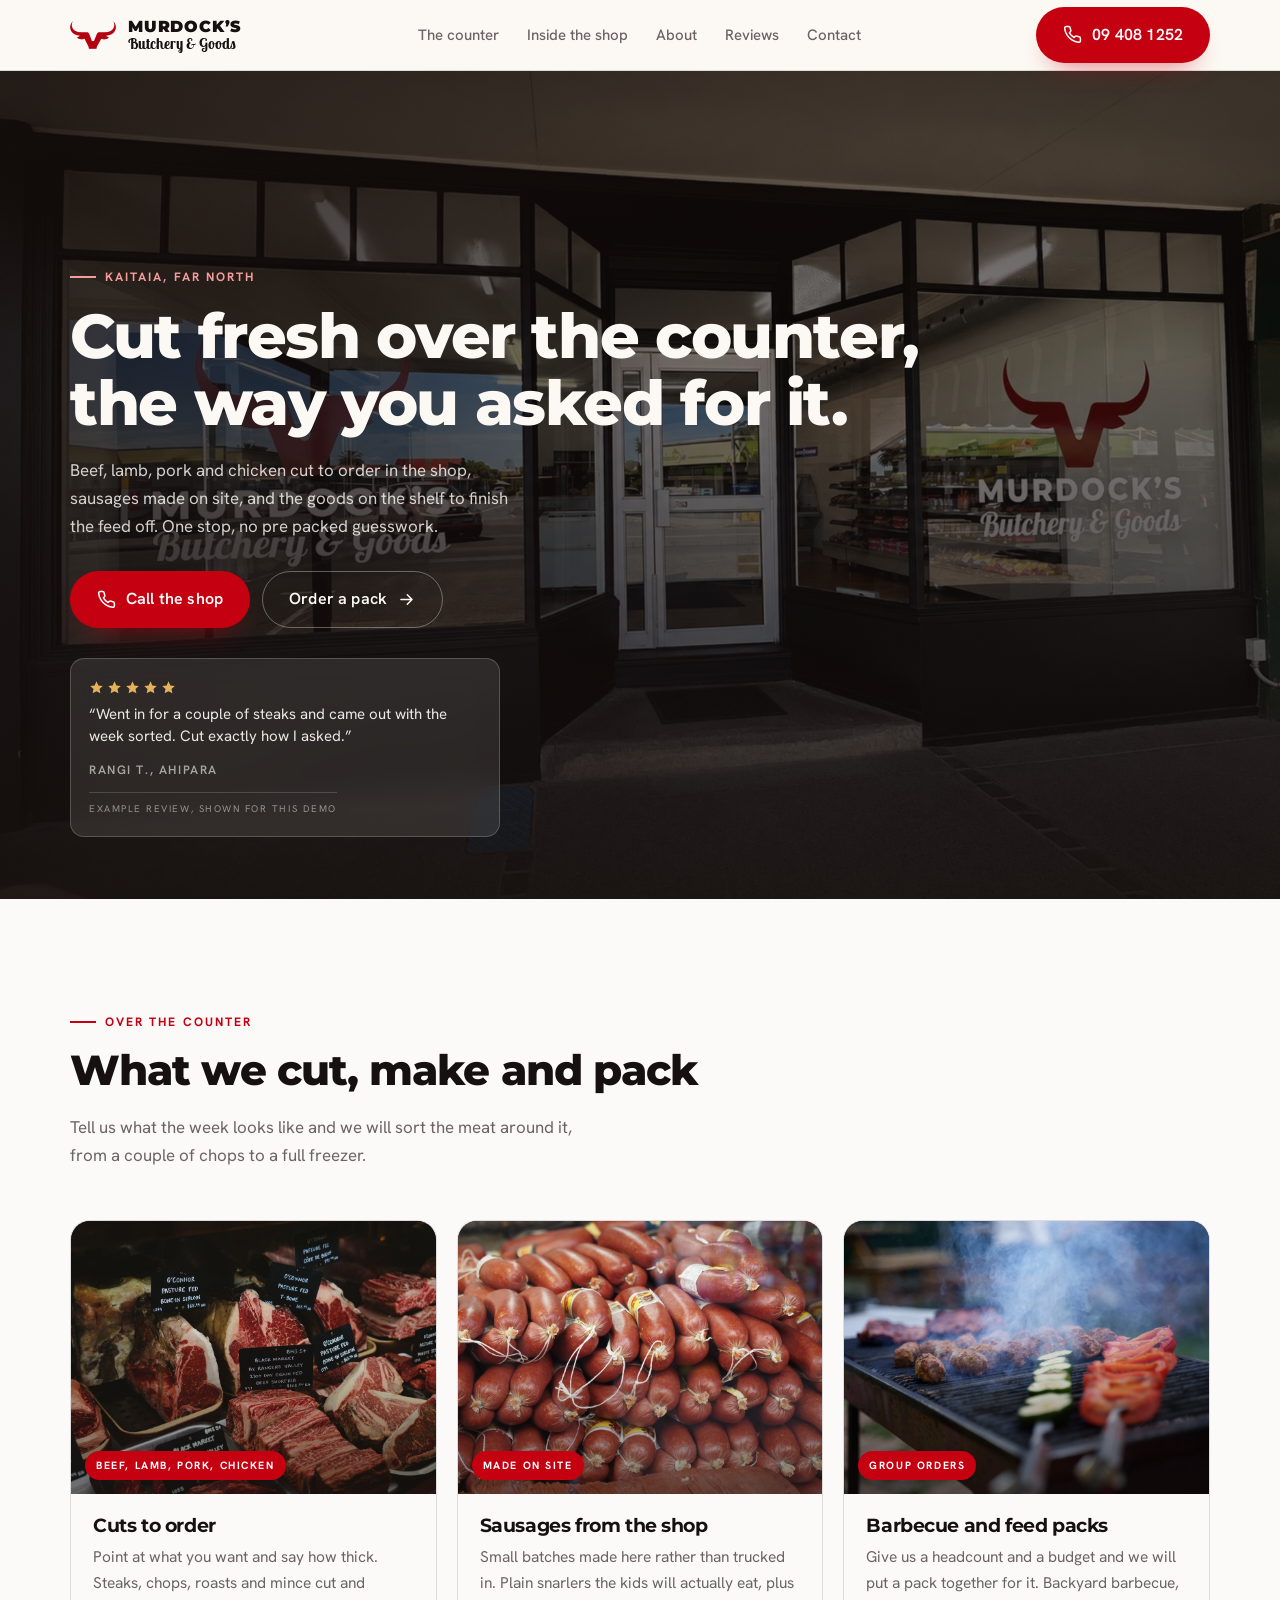
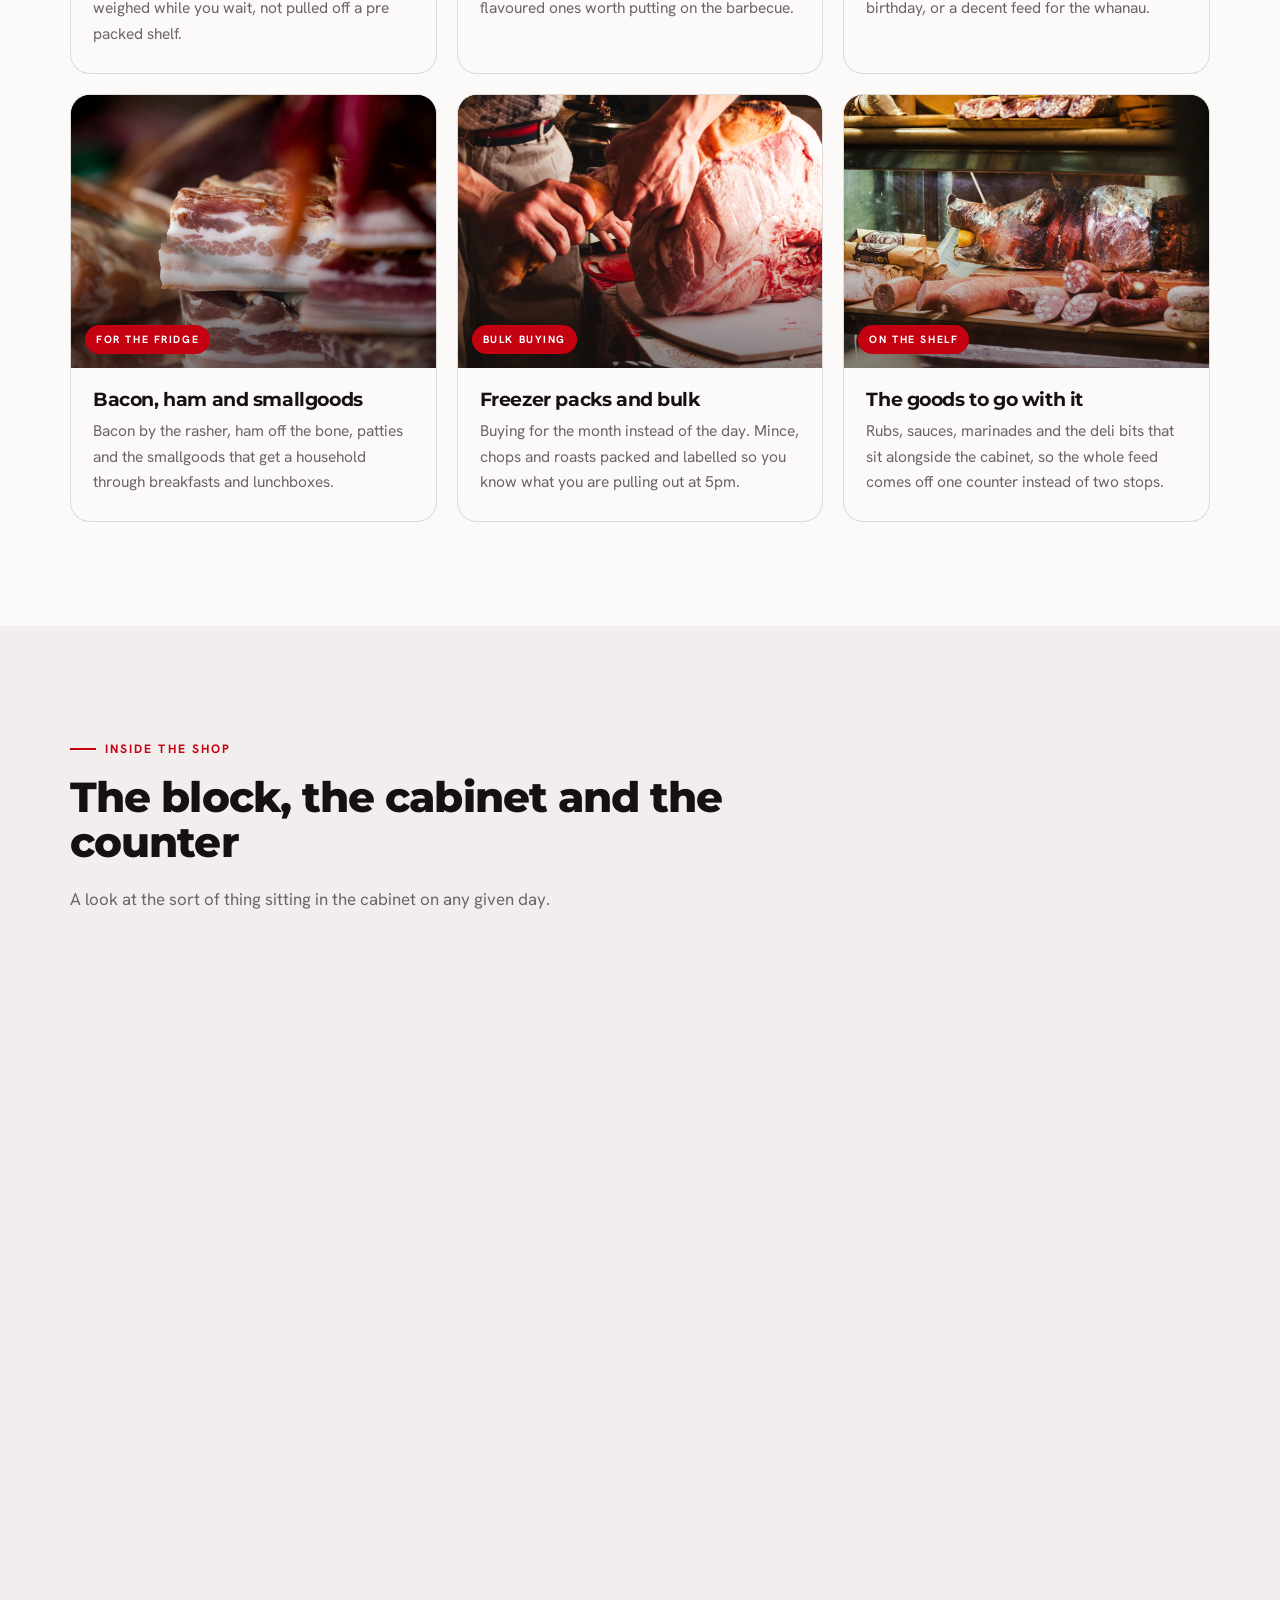
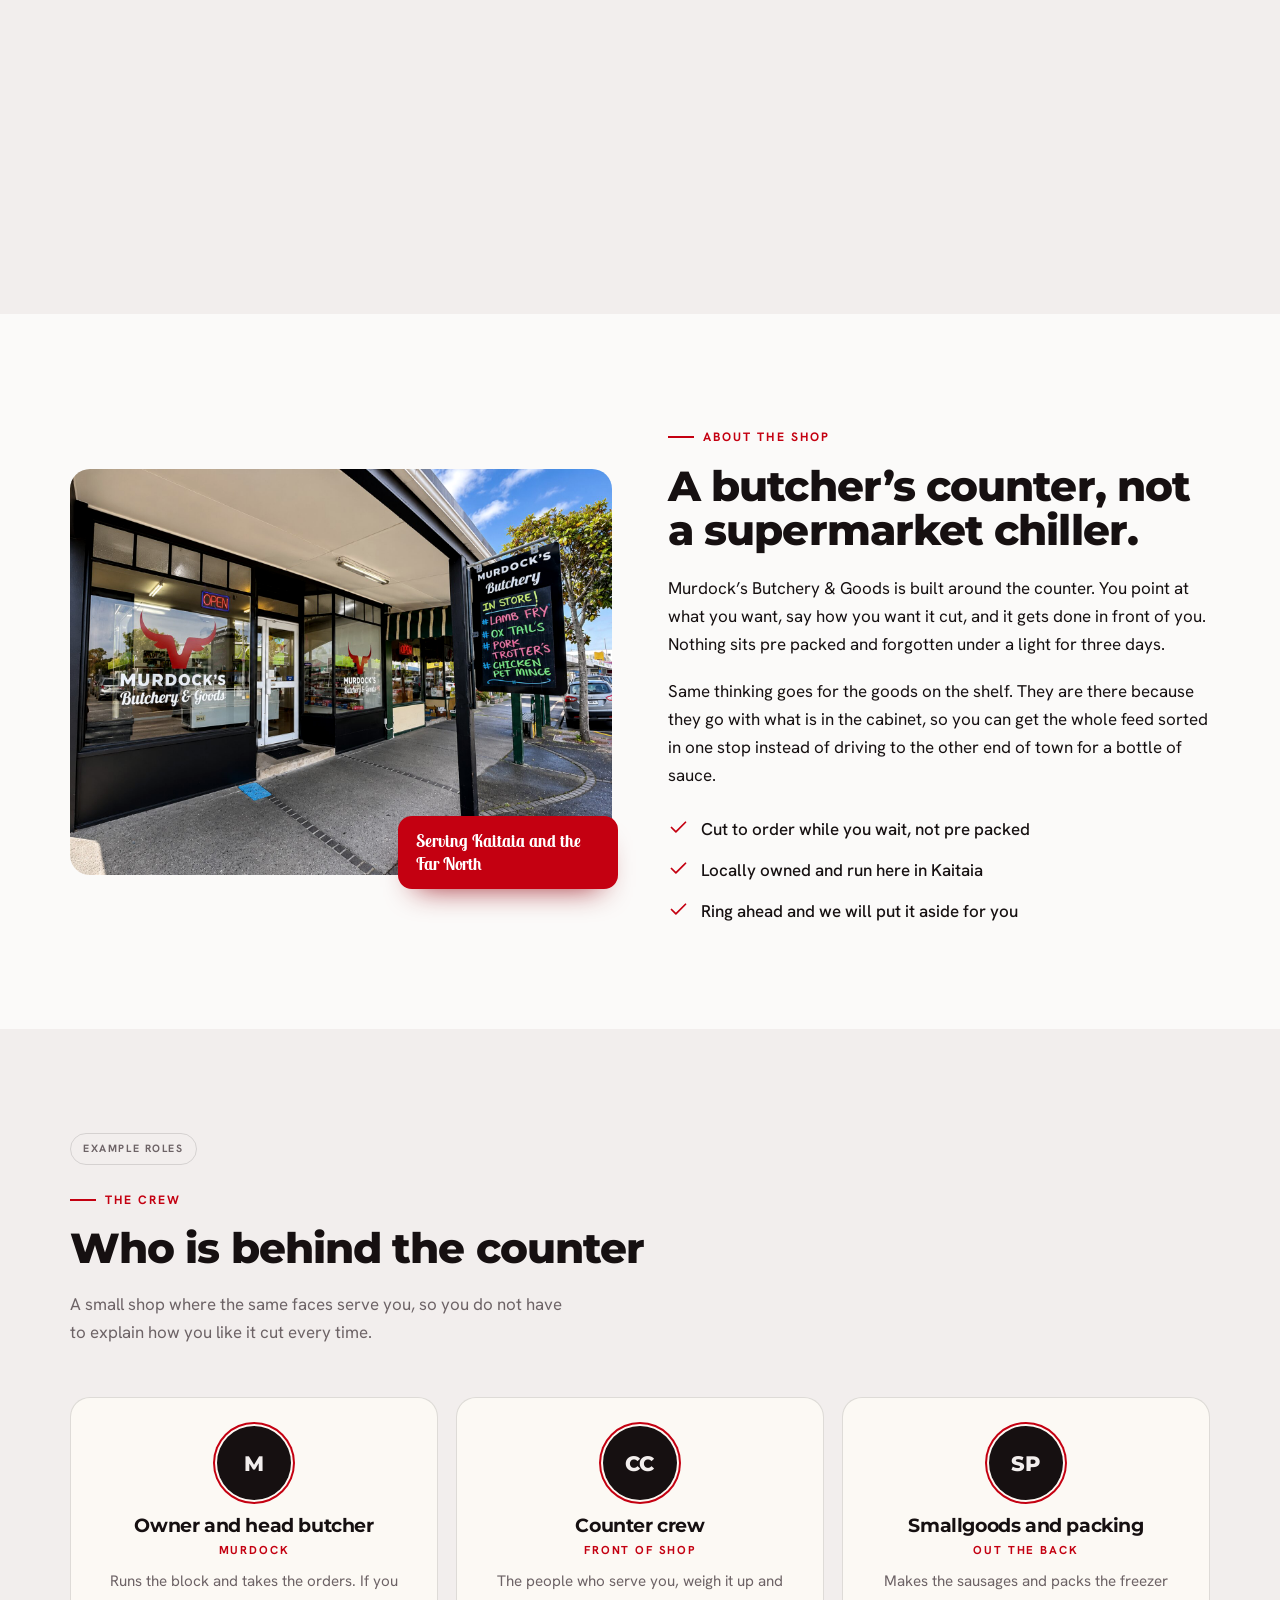
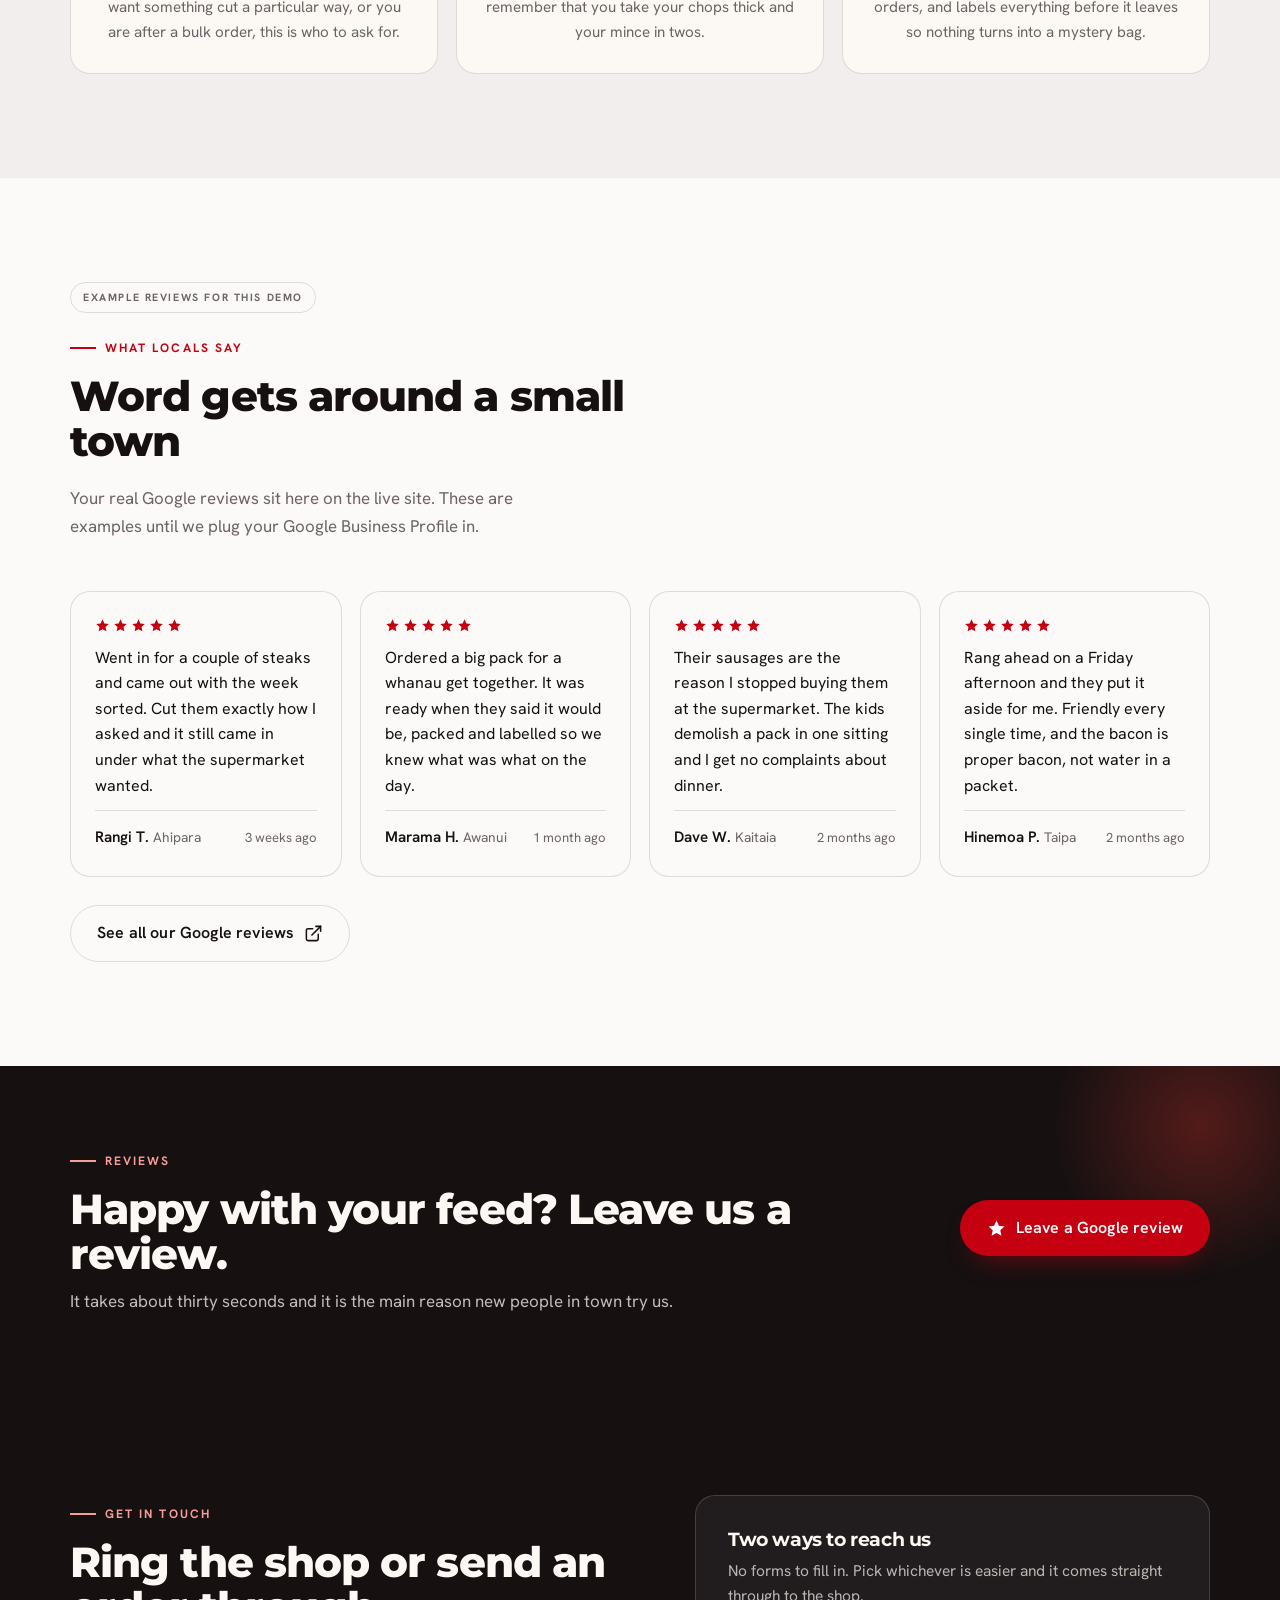
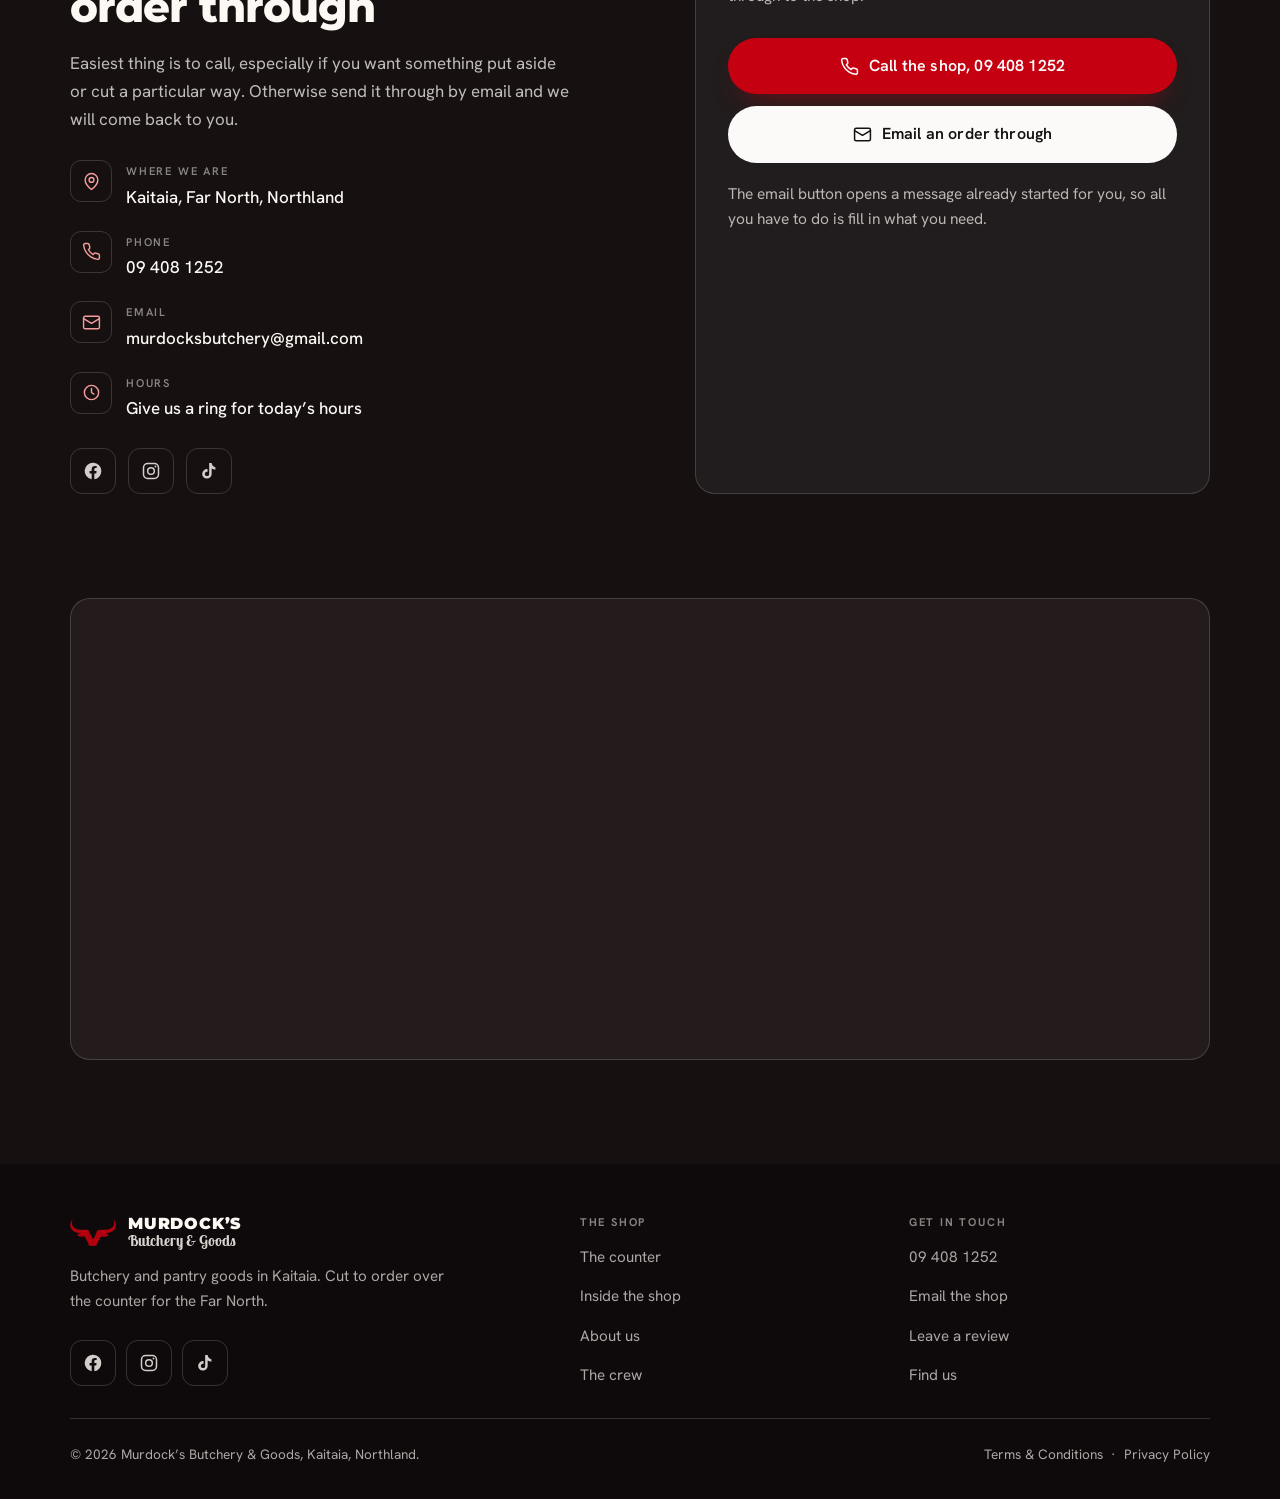
==== commit a142d3e6: "Update demo via Claude Code" ====
--- a/index.html
+++ b/index.html
@@ -5,8 +5,9 @@
 <meta name="viewport" content="width=device-width, initial-scale=1">
 <title>Murdock&rsquo;s Butchery &amp; Goods | Butchery, Kaitaia</title>
 <meta name="description" content="Murdock&rsquo;s Butchery &amp; Goods is a Kaitaia butchery cutting beef, lamb, pork and chicken to order over the counter, with sausages made in the shop, barbecue and freezer packs, and the pantry goods to go with them.">
-<meta name="theme-color" content="#1C1310">
-<link rel="icon" href="favicon.svg" type="image/svg+xml">
+<meta name="theme-color" content="#161011">
+<link rel="icon" href="favicon.png" type="image/png">
+<link rel="apple-touch-icon" href="apple-touch-icon.png">
 <meta property="og:type" content="website">
 <meta property="og:title" content="Murdock&rsquo;s Butchery &amp; Goods | Butchery, Kaitaia">
 <meta property="og:description" content="Cut fresh over the counter in Kaitaia. Beef, lamb, pork and chicken, sausages made in the shop, barbecue and freezer packs.">
@@ -14,7 +15,7 @@
 <meta name="twitter:card" content="summary_large_image">
 <link rel="preconnect" href="https://fonts.googleapis.com">
 <link rel="preconnect" href="https://fonts.gstatic.com" crossorigin>
-<link href="https://fonts.googleapis.com/css2?family=Zilla+Slab:wght@500;600;700&family=Hanken+Grotesk:wght@400;500;600;700&display=swap" rel="stylesheet">
+<link href="https://fonts.googleapis.com/css2?family=Montserrat:wght@700;800;900&family=Lobster+Two:wght@700&family=Hanken+Grotesk:wght@400;500;600;700&display=swap" rel="stylesheet">
 <link rel="stylesheet" href="style.css">
 </head>
 <body>
@@ -22,9 +23,7 @@
 <!-- Opening animation -->
 <div id="intro">
   <div class="intro-mark">
-    <svg viewBox="0 0 24 24" fill="none" stroke="currentColor" stroke-width="1.6" stroke-linecap="round" stroke-linejoin="round" aria-hidden="true"><path d="M3 4h11l6 6-6 6H3z"/><path d="M7 20v-4"/><path d="M5 20h4"/></svg>
-    <div class="intro-name">Murdock&rsquo;s Butchery &amp; Goods</div>
-    <div class="intro-sub">Kaitaia</div>
+    <img class="intro-logo" src="img/logo-white.png" alt="Murdock&rsquo;s Butchery &amp; Goods logo" width="1200" height="742">
   </div>
 </div>
 
@@ -32,12 +31,10 @@
 <header class="nav">
   <div class="wrap nav-inner">
     <a class="brand" href="index.html">
-      <span class="brand-mark">
-        <svg viewBox="0 0 24 24" fill="none" stroke="currentColor" stroke-width="1.7" stroke-linecap="round" stroke-linejoin="round" aria-hidden="true"><path d="M3 4h11l6 6-6 6H3z"/><path d="M7 20v-4"/><path d="M5 20h4"/></svg>
-      </span>
+      <img class="brand-bull" src="img/bull.png" alt="" width="733" height="432">
       <span class="brand-text">
-        <span class="brand-name">Murdock&rsquo;s Butchery &amp; Goods</span>
-        <span class="brand-sub">Kaitaia</span>
+        <span class="brand-name">Murdock&rsquo;s</span>
+        <span class="brand-sub">Butchery &amp; Goods</span>
       </span>
     </a>
 
@@ -82,7 +79,8 @@
 <!-- Hero -->
 <section class="hero on-dark" id="top">
   <div class="hero-slides" id="heroSlides" aria-hidden="true">
-    <div class="hero-slide active"><img src="img/hero-1.jpg" alt="A butcher trimming short ribs on a wooden block" width="1900" height="2270" fetchpriority="high"></div>
+    <div class="hero-slide active"><img src="img/storefront-front.jpg" alt="The black shopfront of Murdock&rsquo;s Butchery and Goods with the red bull logo on both windows" width="1600" height="1200" fetchpriority="high"></div>
+    <div class="hero-slide"><img src="img/hero-1.jpg" alt="A butcher trimming short ribs on a wooden block" width="1900" height="2270" loading="lazy"></div>
     <div class="hero-slide"><img src="img/hero-2.jpg" alt="Sausages cooking over an open charcoal fire" width="1900" height="1267" loading="lazy"></div>
     <div class="hero-slide"><img src="img/hero-3.jpg" alt="A thick cut of beef seasoned with rock salt on a board" width="1900" height="1267" loading="lazy"></div>
   </div>
@@ -221,7 +219,7 @@
   <div class="wrap">
     <div class="split">
       <div class="about-media reveal">
-        <img src="img/about.jpg" alt="Cattle grazing on green Northland farmland" width="1400" height="933" loading="lazy">
+        <img src="img/storefront-sign.jpg" alt="The Murdock&rsquo;s Butchery and Goods shopfront from the street, with the daily specials chalkboard out the front" width="1600" height="1200" loading="lazy">
         <div class="corner-tag">Serving Kaitaia and the Far North</div>
       </div>
       <div class="reveal d1">
@@ -417,12 +415,10 @@
     <div class="footer-top">
       <div>
         <a class="brand" href="index.html">
-          <span class="brand-mark">
-            <svg viewBox="0 0 24 24" fill="none" stroke="currentColor" stroke-width="1.7" stroke-linecap="round" stroke-linejoin="round" aria-hidden="true"><path d="M3 4h11l6 6-6 6H3z"/><path d="M7 20v-4"/><path d="M5 20h4"/></svg>
-          </span>
+          <img class="brand-bull" src="img/bull.png" alt="" width="733" height="432">
           <span class="brand-text">
-            <span class="brand-name">Murdock&rsquo;s Butchery &amp; Goods</span>
-            <span class="brand-sub">Kaitaia</span>
+            <span class="brand-name">Murdock&rsquo;s</span>
+            <span class="brand-sub">Butchery &amp; Goods</span>
           </span>
         </a>
         <p class="footer-blurb">Butchery and pantry goods in Kaitaia. Cut to order over the counter for the Far North.</p>
--- a/style.css
+++ b/style.css
@@ -1,21 +1,21 @@
 /* Murdock's Butchery & Goods
-   Archetype: Crafted | Zilla Slab + Hanken Grotesk */
+   Brand: signal-red bull mark on black shopfront | Montserrat + Lobster Two + Hanken Grotesk */
 
 :root{
-  --ink:#1C1310;
-  --ink-soft:#2A1D18;
-  --ink-deep:#150E0C;
-  --paper:#FCF9F4;
-  --bone:#F1E7D9;
-  --accent:#A62B25;
-  --accent-deep:#7C1D1A;
-  --accent-soft:rgba(166,43,37,.10);
-  --muted:#6E5D54;
-  --line:rgba(28,19,16,.13);
-  --line-light:rgba(252,249,244,.16);
+  --ink:#161011;
+  --ink-soft:#241B1C;
+  --ink-deep:#0E0A0B;
+  --paper:#FBFAF9;
+  --bone:#F2EEED;
+  --accent:#C40011;
+  --accent-deep:#93000D;
+  --accent-soft:rgba(196,0,17,.08);
+  --muted:#6D6366;
+  --line:rgba(22,16,17,.13);
+  --line-light:rgba(251,250,249,.16);
   --radius:14px;
   --radius-lg:20px;
-  --shadow:0 18px 40px -24px rgba(28,19,16,.45);
+  --shadow:0 18px 40px -24px rgba(22,16,17,.45);
   --maxw:1180px;
   --ease:cubic-bezier(.22,.61,.36,1);
 }
@@ -44,16 +44,23 @@
 }
 
 h1,h2,h3,h4{
-  font-family:"Zilla Slab",Georgia,serif;
-  font-weight:600;
-  line-height:1.12;
-  letter-spacing:-.01em;
+  font-family:"Montserrat","Hanken Grotesk",sans-serif;
+  font-weight:800;
+  line-height:1.08;
+  letter-spacing:-.022em;
   margin:0 0 .5em;
 }
 
-h1{font-size:clamp(2.1rem,7.4vw,4.2rem)}
-h2{font-size:clamp(1.85rem,5.2vw,2.9rem)}
-h3{font-size:1.22rem}
+h1{font-size:clamp(2rem,6.8vw,3.9rem)}
+h2{font-size:clamp(1.7rem,4.8vw,2.6rem)}
+h3{font-size:1.16rem;font-weight:700}
+
+.script{
+  font-family:"Lobster Two",cursive;
+  font-weight:700;
+  letter-spacing:0;
+  text-transform:none;
+}
 
 p{margin:0 0 1.1em}
 
@@ -87,8 +94,8 @@
   background:var(--accent);
   flex:none;
 }
-.on-dark .eyebrow{color:#E2A6A0}
-.on-dark .eyebrow::before{background:#E2A6A0}
+.on-dark .eyebrow{color:#F59C9C}
+.on-dark .eyebrow::before{background:#F59C9C}
 
 .lede{
   font-size:1.06rem;
@@ -116,7 +123,7 @@
   transition:transform .25s var(--ease),background .25s var(--ease),color .25s var(--ease),border-color .25s var(--ease),box-shadow .25s var(--ease);
 }
 .btn svg{width:19px;height:19px;flex:none}
-.btn-primary{background:var(--accent);color:#fff;box-shadow:0 14px 28px -16px rgba(166,43,37,.9)}
+.btn-primary{background:var(--accent);color:#fff;box-shadow:0 14px 28px -16px rgba(196,0,17,.7)}
 .btn-primary:hover{background:var(--accent-deep);transform:translateY(-2px)}
 .btn-ghost{border-color:var(--line);color:var(--ink);background:transparent}
 .btn-ghost:hover{border-color:var(--ink);transform:translateY(-2px)}
@@ -143,31 +150,25 @@
   gap:16px;
   min-height:70px;
 }
-.brand{display:flex;align-items:center;gap:11px;min-width:0}
-.brand-mark{
-  width:38px;height:38px;flex:none;
-  border-radius:10px;
-  background:var(--ink);
-  color:var(--bone);
-  display:grid;place-items:center;
-}
-.brand-mark svg{width:21px;height:21px}
-.brand-text{display:flex;flex-direction:column;line-height:1.05;min-width:0}
+.brand{display:flex;align-items:center;gap:12px;min-width:0}
+.brand-bull{width:46px;height:auto;flex:none}
+.brand-text{display:flex;flex-direction:column;line-height:1.04;min-width:0}
 .brand-name{
-  font-family:"Zilla Slab",Georgia,serif;
-  font-weight:700;
-  font-size:1.02rem;
-  letter-spacing:-.01em;
+  font-family:"Montserrat","Hanken Grotesk",sans-serif;
+  font-weight:900;
+  font-size:1rem;
+  letter-spacing:.05em;
+  text-transform:uppercase;
   white-space:nowrap;
   overflow:hidden;
   text-overflow:ellipsis;
 }
 .brand-sub{
-  font-size:.63rem;
-  letter-spacing:.19em;
-  text-transform:uppercase;
-  color:var(--muted);
-  font-weight:600;
+  font-family:"Lobster Two",cursive;
+  font-weight:700;
+  font-size:.92rem;
+  color:var(--ink);
+  white-space:nowrap;
 }
 .nav-links{display:none;align-items:center;gap:28px}
 .nav-links a{
@@ -252,7 +253,7 @@
     linear-gradient(90deg,rgba(21,14,12,.6) 0%,rgba(21,14,12,.12) 70%);
 }
 .hero-inner{position:relative;z-index:2;width:100%;min-width:0;flex:1 1 auto}
-.hero h1{max-width:14ch;margin-bottom:20px;color:#FCF9F4;text-wrap:balance}
+.hero h1{max-width:22ch;margin-bottom:20px;color:#FCF9F4;text-wrap:balance}
 .hero-sub{
   font-size:1.06rem;
   color:rgba(252,249,244,.82);
@@ -384,12 +385,12 @@
   color:#fff;
   padding:14px 18px;
   border-radius:var(--radius);
-  font-family:"Zilla Slab",Georgia,serif;
-  font-weight:600;
-  font-size:.98rem;
-  line-height:1.25;
-  max-width:210px;
-  box-shadow:0 16px 30px -18px rgba(124,29,26,.9);
+  font-family:"Lobster Two",cursive;
+  font-weight:700;
+  font-size:1.08rem;
+  line-height:1.3;
+  max-width:220px;
+  box-shadow:0 16px 30px -18px rgba(147,0,13,.9);
 }
 .checklist{list-style:none;margin:26px 0 0;padding:0;display:grid;gap:13px}
 .checklist li{display:flex;gap:12px;align-items:flex-start;font-weight:500}
@@ -428,10 +429,10 @@
   background:var(--ink);
   color:var(--bone);
   display:grid;place-items:center;
-  font-family:"Zilla Slab",Georgia,serif;
-  font-weight:600;
-  font-size:1.42rem;
-  letter-spacing:.02em;
+  font-family:"Montserrat","Hanken Grotesk",sans-serif;
+  font-weight:800;
+  font-size:1.34rem;
+  letter-spacing:.03em;
   box-shadow:0 0 0 2px var(--paper),0 0 0 4px var(--accent);
 }
 .bg-bone .avatar{box-shadow:0 0 0 2px #FCF9F4,0 0 0 4px var(--accent)}
@@ -511,7 +512,7 @@
   border-radius:11px;
   border:1px solid var(--line-light);
   display:grid;place-items:center;
-  color:#E2A6A0;
+  color:#F59C9C;
 }
 .info-icon svg{width:19px;height:19px}
 .info-label{
@@ -524,7 +525,7 @@
   margin-bottom:2px;
 }
 .info-value{display:block;font-weight:500;color:#FCF9F4;word-break:break-word}
-a.info-value:hover{color:#E2A6A0}
+a.info-value:hover{color:#F59C9C}
 
 .socials{display:flex;gap:12px;margin-top:26px;flex-wrap:wrap}
 .social{
@@ -573,8 +574,8 @@
   padding-bottom:30px;
   border-bottom:1px solid var(--line-light);
 }
-.footer .brand-mark{background:var(--accent);color:#fff}
 .footer .brand-name{color:#FCF9F4}
+.footer .brand-sub{color:rgba(252,249,244,.85)}
 .footer-blurb{margin:16px 0 0;font-size:.95rem;max-width:42ch}
 .footer-col h4{
   font-family:"Hanken Grotesk",sans-serif;
@@ -587,7 +588,7 @@
 }
 .footer-col ul{list-style:none;margin:0;padding:0;display:grid;gap:11px}
 .footer-col a{font-size:.95rem;transition:color .2s var(--ease)}
-.footer-col a:hover{color:#E2A6A0}
+.footer-col a:hover{color:#F59C9C}
 .footer-socials{display:flex;gap:10px;flex-wrap:wrap}
 .footer-bottom{
   padding-top:24px;
@@ -598,7 +599,7 @@
   align-items:center;
   font-size:.85rem;
 }
-.footer-bottom a:hover{color:#E2A6A0}
+.footer-bottom a:hover{color:#F59C9C}
 
 /* ---------- Legal pages ---------- */
 .page-head{
@@ -628,23 +629,9 @@
 #intro.done{opacity:0;visibility:hidden}
 .intro-mark{
   text-align:center;
-  color:var(--bone);
   animation:introRise 1.1s var(--ease) both;
 }
-.intro-mark svg{width:44px;height:44px;color:var(--accent);margin-bottom:14px}
-.intro-name{
-  font-family:"Zilla Slab",Georgia,serif;
-  font-size:clamp(1.4rem,5vw,2.2rem);
-  font-weight:600;
-  letter-spacing:-.01em;
-}
-.intro-sub{
-  font-size:.68rem;
-  letter-spacing:.32em;
-  text-transform:uppercase;
-  color:rgba(252,249,244,.5);
-  margin-top:8px;
-}
+.intro-logo{width:min(62vw,360px);height:auto;margin:0 auto}
 @keyframes introRise{
   from{opacity:0;transform:translateY(14px)}
   to{opacity:1;transform:none}
